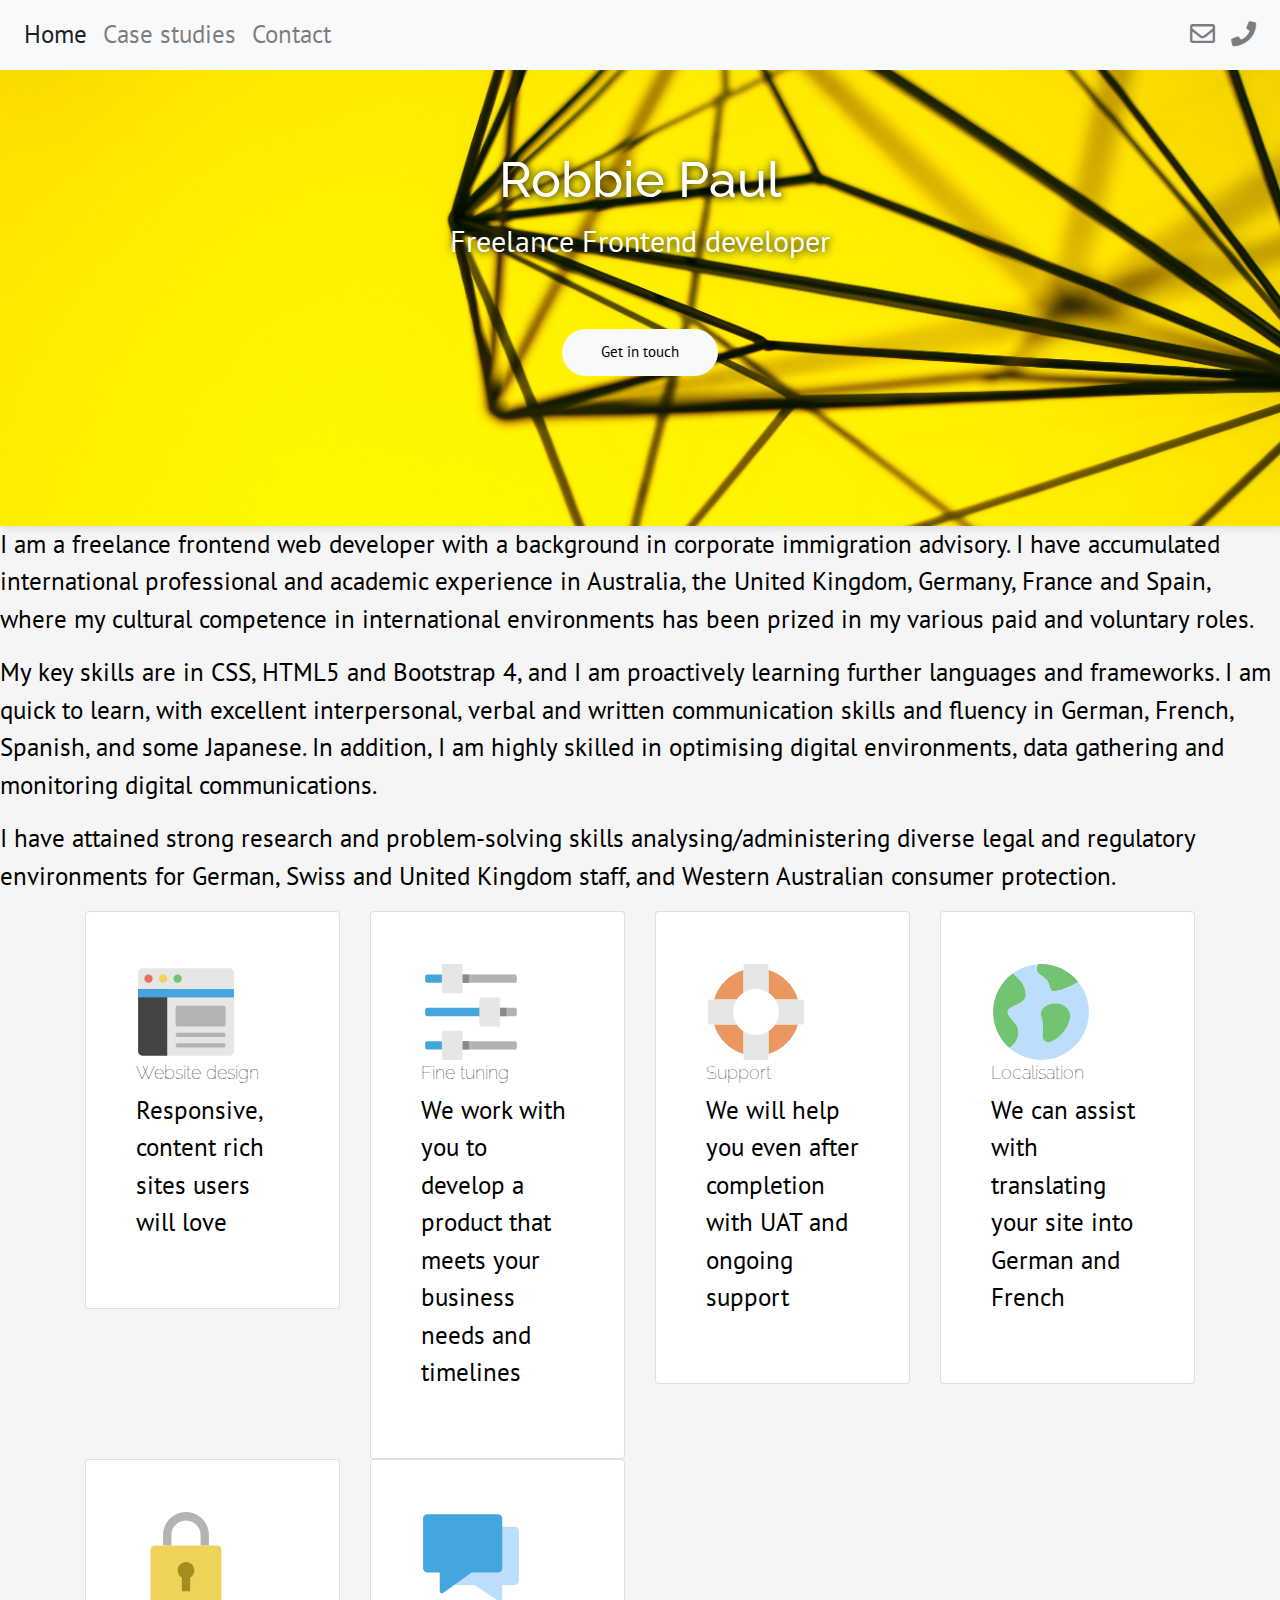
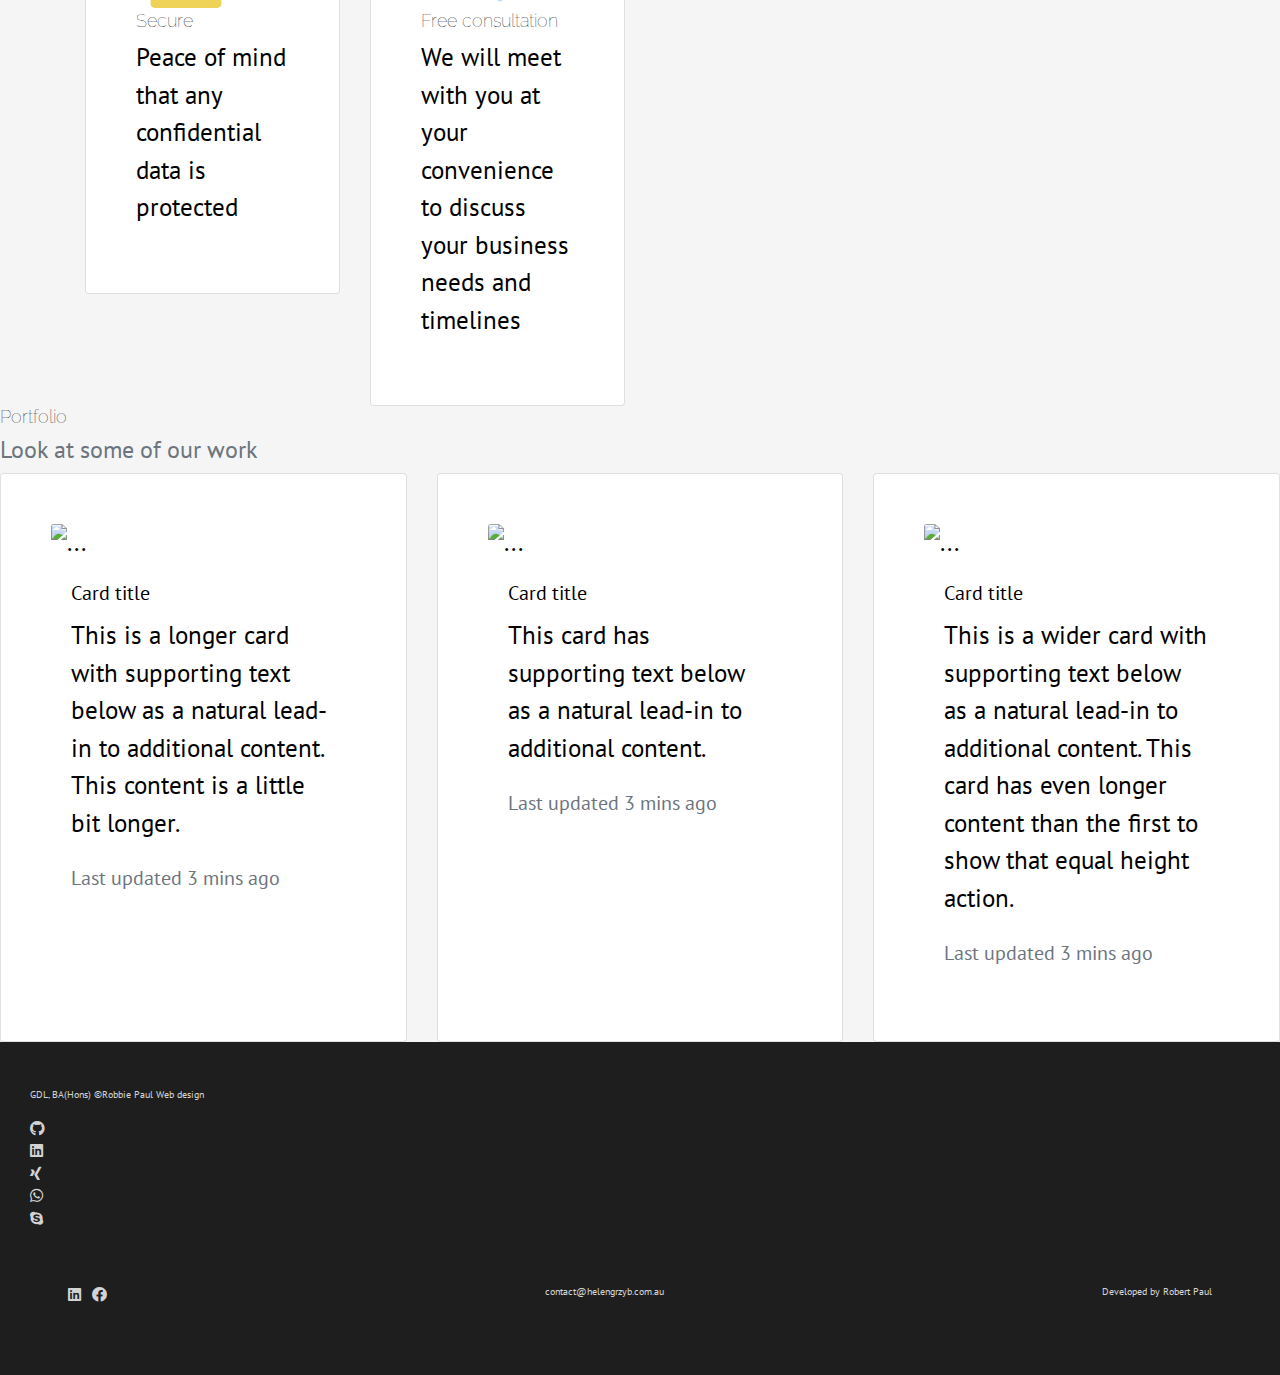
==== index.html @ 98bc1dd5 "deleted files, added new page, inserted navbar, footer elements from other project" ====
<!doctype html>
<html lang="en">
<head>
    <meta name="viewport" content="width=device-width, initial-scale=1, shrink-to-fit=no">
     <title>Robbie Paul</title>
    <meta charset="utf-8">
    <link href="https://fonts.googleapis.com/css?family=PT+Sans:400,700|Raleway:300,400&display=swap" rel="stylesheet">
    <link rel="stylesheet" href="https://stackpath.bootstrapcdn.com/bootstrap/4.4.1/css/bootstrap.min.css" integrity="sha384-Vkoo8x4CGsO3+Hhxv8T/Q5PaXtkKtu6ug5TOeNV6gBiFeWPGFN9MuhOf23Q9Ifjh" crossorigin="anonymous">
    <link rel="stylesheet" type="text/css" href="style.css">
     <link rel="stylesheet" href="https://use.fontawesome.com/releases/v5.5.0/css/all.css">
</head>


<nav class="navbar fixed-top navbar-expand-sm navbar-light bg-light"> 
        <button class="navbar-toggler" type="button" data-toggle="collapse" data-target="#navbarSupportedContent" aria-controls="navbarSupportedContent" aria-expanded="false" aria-label="Toggle navigation">
        <span class="navbar-toggler-icon"></span>
      </button>

      <div class="collapse navbar-collapse" id="navbarSupportedContent">
        <ul class="navbar-nav mr-auto">
          <li class="nav-item active">
            <a class="nav-link" href="index.html">Home <span class="sr-only">(current)</span></a>
          </li>
            <li class="nav-item">
            <a class="nav-link" href="casestudies.html">Case studies</a>
          </li>
          <li class="nav-item">
            <a class="nav-link" href="#">Contact</a>
          </li>
              </ul>
          <ul class="navbar-nav">
            <li class="nav-item"><a class="nav-link" href="mailto:rob@glo.id.au"><i class="far fa-envelope"></i></li></a>
          <li class="nav-item"><a class= "nav-link" href="tel:#"><i class="fas fa-phone"></i></a></li>
        </ul>
     
      </div>
    </nav>

  	<div id="banner">
	    <h1>Robbie Paul</h1>
	    <p>Freelance Frontend developer</p>
	    <a href="#"><button type="button" class="btn btn-light">Get in touch</button></a>
	 </div>

	 	<p>I am a freelance frontend web developer with a background in corporate immigration advisory. I have accumulated international professional and academic experience in Australia, the United Kingdom, Germany, France and Spain, where my cultural competence in international environments has been prized in my various paid and voluntary roles.</p>

		<p>My key skills are in CSS, HTML5 and Bootstrap 4, and I am proactively learning further languages and frameworks. I am quick to learn, with excellent interpersonal, verbal and written communication skills and fluency in German, French, Spanish, and some Japanese. In addition, I am highly skilled in optimising digital environments, data gathering and monitoring digital communications.</p>

		<p>I have attained strong research and problem-solving skills analysing/administering diverse legal and regulatory environments for German, Swiss and United Kingdom staff, and Western Australian consumer protection.</p>

  <div class="container">
    <div class="row">
      <div class="col-xs-12 col-sm-6 col-md-3">
        	 <div class="card">
  		    <img src="images/widget.svg" alt="website icon" width="100">
  		    <h2>Website design</h2>
  		    <p><strong>Responsive, content rich</strong> sites users will love</p>
  		</div>
      </div>
      <div class="col-xs-12 col-sm-6 col-md-3">
         <div class="card">
  		    <img src="images/preferences.svg" alt="speech bubbles" width="100">
  		    <h2>Fine tuning</h2>
  		    <p>We work with you to develop a product that meets your <strong>  business needs and timelines</strong></p>
  		</div>
  	</div>
      <div class="col-xs-12 col-sm-6 col-md-3">
         <div class="card">
  		    <img src="images/support-16.svg" alt="lifesaving icon" width="100">
  		    <h2>Support</h2>
  		    <p>We will help you <strong>even after completion </strong>with UAT and ongoing support</p>
  		</div>
      </div>
      <div class="col-xs-12 col-sm-6 col-md-3">
        <div class="card">
  		    <img src="images/world.svg" alt="earth icon" width="100">
  		    <h2>Localisation</h2>
  		    <p>We can assist with translating your site into<strong> German and French</strong></p>
  	    </div>	
      </div>
      <div class="col-xs-12 col-sm-6 col-md-3">
        <div class="card">
  		    <img src="images/lock.svg" alt="padlock" width="100">
  		    <h2>Secure</h2>
  		    <p>Peace of mind that any confidential data<strong> is protected </strong></p>
  		</div>
      </div>
      <div class="col-xs-12 col-sm-6 col-md-3">
         <div class="card">
  		    <img src="images/chat.svg" alt="speech bubbles" width="100">
  		    <h2>Free consultation</h2>
  		    <p>We will meet with you at your convenience to discuss your <strong>business needs and timelines</strong></p>
  		</div>
      </div>
    </div>
  </div>

  <div>
  	<h2>Portfolio</h2>
  	<h4 class="text-muted">Look at some of our work</h4>
    <div class="card-deck">
      <div class="card">
        <img src="https://source.unsplash.com/random/400x400" class="img-fluid card-img-top" alt="...">
        <div class="card-body">
          <h5 class="card-title">Card title</h5>
          <p class="card-text">This is a longer card with supporting text below as a natural lead-in to additional content. This content is a little bit longer.</p>
          <p class="card-text"><small class="text-muted">Last updated 3 mins ago</small></p>
        </div>
      </div>
      <div class="card">
        <img src="https://source.unsplash.com/random/400x400" class="card-img-top" alt="...">
        <div class="card-body">
          <h5 class="card-title">Card title</h5>
          <p class="card-text">This card has supporting text below as a natural lead-in to additional content.</p>
          <p class="card-text"><small class="text-muted">Last updated 3 mins ago</small></p>
        </div>
      </div>
      <div class="card">
        <img src="https://source.unsplash.com/random/400x400" class="card-img-top" alt="...">
        <div class="card-body">
          <h5 class="card-title">Card title</h5>
          <p class="card-text">This is a wider card with supporting text below as a natural lead-in to additional content. This card has even longer content than the first to show that equal height action.</p>
          <p class="card-text"><small class="text-muted">Last updated 3 mins ago</small></p>
        </div>
      </div>
    </div>
  </body>

<footer>
    <img src="">
    <p>GDL, BA(Hons) 	©Robbie Paul Web design</p>
	<ul class="list-inline">
	  <li><a href="#"><i class="fab fa-github"></i></a></li>
  	  <li><a href="#"><i class="fab fa-linkedin"></i></a></li>
	  <li><a href="#"><i class="fab fa-xing"></i></a></li>
	  <li><a href="#"><i class="fab fa-whatsapp"></i></a></li>
  	  <li><a href="#"><i class="fab fa-skype"></i></a></li>
	</ul>

     <footer>
          <div class="d-flex">
            <div class="mr-auto p-2 bd-highlight">
              <li class="list-inline-item"><a href="https://www.linkedin.com/in/helengrzyb/"><i class="fab fa-linkedin"></i></a></li>
              <li class="list-inline-item"><a href="#/"><i class="fab fa-facebook"></i></a></li>
            </div>
            <div class="p-2 bd-highlight">contact@helengrzyb.com.au</div>
            <div class="ml-auto p-2 bd-highlight">Developed by Robert Paul</div>
          </div>
      </footer>

</footer>
</html>
---- style.css ----
/* Fonts and Colors */

body {
	background: rgb(245,245,245);
	color: black;
	font-size: 25px;
	font-family: 'PT Sans', sans-serif;
	margin: 0;
}

h1 {
	font-family: 'Raleway', sans-serif;
	color: #FF5607;
	font-size: 50px;
}

h2 {
  font-family: 'Raleway', sans-serif;
  color: black;
  font-weight: lighter;
  font-size: 18px;
}

a {
  color: blue;
  text-decoration: none;
}

a:hover {
  text-decoration: none;
  color: green;
}

/* Custom design */

#banner{
  text-align: center;
  background-image: url("images/geometric.jpg");
  background-size: cover;
  padding: 150px;
  color: white;
  text-shadow: 1px 1px 8px black;
  box-shadow: 1px 1px 8px lightgrey
  ;

}
#banner h1 {
  color: white;
  font-size: 50px;
}
#banner p {
  color: white;
  font-size: 30px;
  font-weight: lighter;
}

#banner button {
  border-radius: 31px;
  font-size: 15px;
  color: black;
  padding: 11px 38px;
  margin-top: 50px;
}
#banner button:hover {
  background-color: black;
  color: white;
}

footer{
  padding: 30px;
  background: rgb(30, 30, 30);
  color: lightgrey;
  font-size: 10px;
}
.card {
  padding: 50px;
  font-weight: lighter;
}

footer a {
  color: lightgrey;
  font-size: 15px;
}

footer a:hover {
  color: white;
}

/*Media queries*/
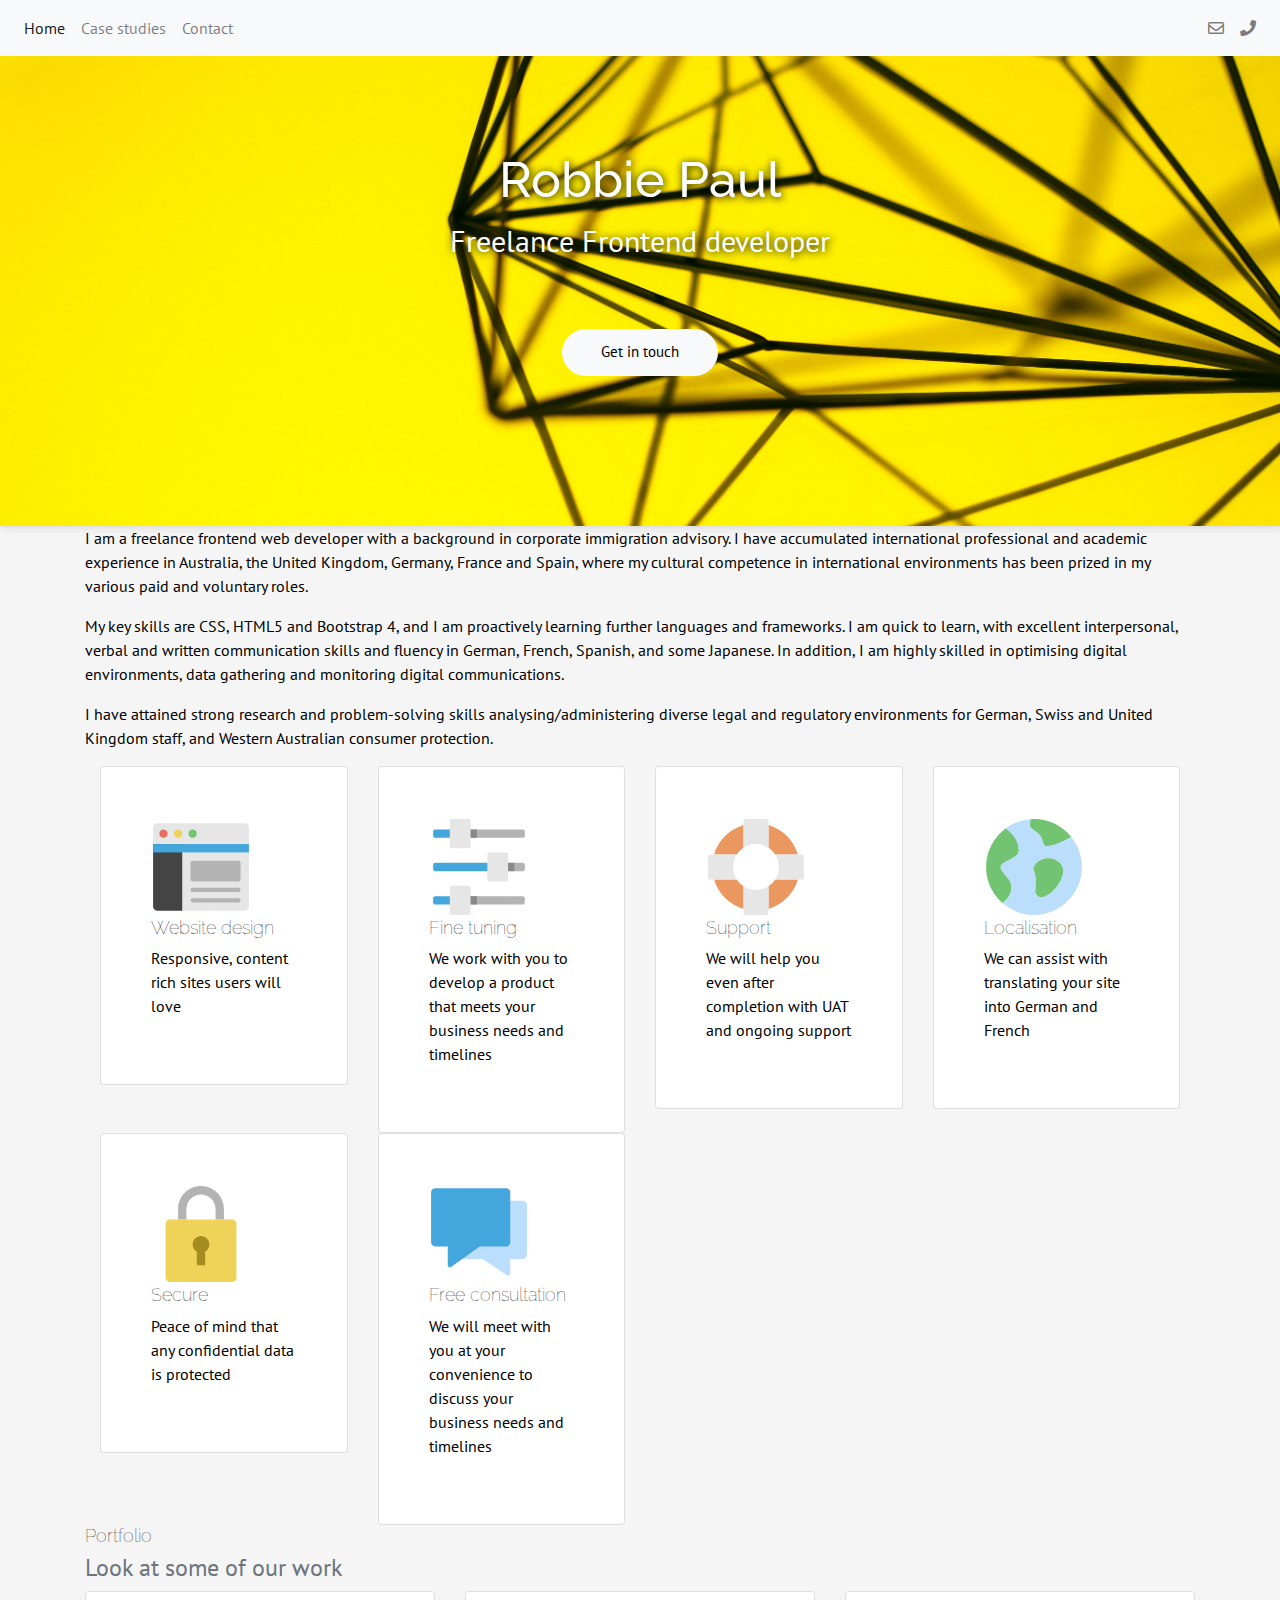
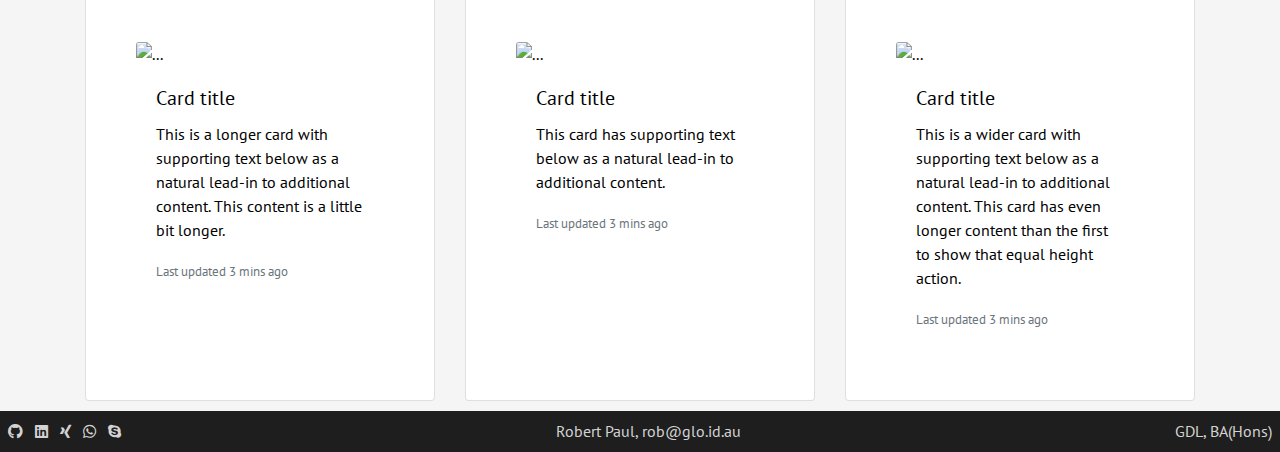
==== commit 32e712e4: "fixed stylesheet link; added placeholder images for portfolio; changed footer icons, amended footer" ====
--- a/index.html
+++ b/index.html
@@ -10,41 +10,42 @@
      <link rel="stylesheet" href="https://use.fontawesome.com/releases/v5.5.0/css/all.css">
 </head>
 
+  <nav class="navbar fixed-top navbar-expand-sm navbar-light bg-light"> 
+          <button class="navbar-toggler" type="button" data-toggle="collapse" data-target="#navbarSupportedContent" aria-controls="navbarSupportedContent" aria-expanded="false" aria-label="Toggle navigation">
+          <span class="navbar-toggler-icon"></span>
+        </button>
 
-<nav class="navbar fixed-top navbar-expand-sm navbar-light bg-light"> 
-        <button class="navbar-toggler" type="button" data-toggle="collapse" data-target="#navbarSupportedContent" aria-controls="navbarSupportedContent" aria-expanded="false" aria-label="Toggle navigation">
-        <span class="navbar-toggler-icon"></span>
-      </button>
+        <div class="collapse navbar-collapse" id="navbarSupportedContent">
+          <ul class="navbar-nav mr-auto">
+            <li class="nav-item active">
+              <a class="nav-link" href="index.html">Home <span class="sr-only">(current)</span></a>
+            </li>
+              <li class="nav-item">
+              <a class="nav-link" href="casestudies.html">Case studies</a>
+            </li>
+            <li class="nav-item">
+              <a class="nav-link" href="#">Contact</a>
+            </li>
+                </ul>
+            <ul class="navbar-nav">
+              <li class="nav-item"><a class="nav-link" href="mailto:rob@glo.id.au"><i class="far fa-envelope"></i></li></a>
+            <li class="nav-item"><a class= "nav-link" href="tel:#"><i class="fas fa-phone"></i></a></li>
+          </ul>
+       
+        </div>
+      </nav>
 
-      <div class="collapse navbar-collapse" id="navbarSupportedContent">
-        <ul class="navbar-nav mr-auto">
-          <li class="nav-item active">
-            <a class="nav-link" href="index.html">Home <span class="sr-only">(current)</span></a>
-          </li>
-            <li class="nav-item">
-            <a class="nav-link" href="casestudies.html">Case studies</a>
-          </li>
-          <li class="nav-item">
-            <a class="nav-link" href="#">Contact</a>
-          </li>
-              </ul>
-          <ul class="navbar-nav">
-            <li class="nav-item"><a class="nav-link" href="mailto:rob@glo.id.au"><i class="far fa-envelope"></i></li></a>
-          <li class="nav-item"><a class= "nav-link" href="tel:#"><i class="fas fa-phone"></i></a></li>
-        </ul>
-     
-      </div>
-    </nav>
+  <div id="banner">
+      <h1>Robbie Paul</h1>
+      <p>Freelance Frontend developer</p>
+      <a href="#"><button type="button" class="btn btn-light">Get in touch</button></a>
+     </div>
 
-  	<div id="banner">
-	    <h1>Robbie Paul</h1>
-	    <p>Freelance Frontend developer</p>
-	    <a href="#"><button type="button" class="btn btn-light">Get in touch</button></a>
-	 </div>
-
+   <div class="container">
+  	
 	 	<p>I am a freelance frontend web developer with a background in corporate immigration advisory. I have accumulated international professional and academic experience in Australia, the United Kingdom, Germany, France and Spain, where my cultural competence in international environments has been prized in my various paid and voluntary roles.</p>
 
-		<p>My key skills are in CSS, HTML5 and Bootstrap 4, and I am proactively learning further languages and frameworks. I am quick to learn, with excellent interpersonal, verbal and written communication skills and fluency in German, French, Spanish, and some Japanese. In addition, I am highly skilled in optimising digital environments, data gathering and monitoring digital communications.</p>
+		<p>My key skills are CSS, HTML5 and Bootstrap 4, and I am proactively learning further languages and frameworks. I am quick to learn, with excellent interpersonal, verbal and written communication skills and fluency in German, French, Spanish, and some Japanese. In addition, I am highly skilled in optimising digital environments, data gathering and monitoring digital communications.</p>
 
 		<p>I have attained strong research and problem-solving skills analysing/administering diverse legal and regulatory environments for German, Swiss and United Kingdom staff, and Western Australian consumer protection.</p>
 
@@ -124,29 +125,26 @@
         </div>
       </div>
     </div>
+  </div>
+
+  <script src="https://code.jquery.com/jquery-3.4.1.slim.min.js" integrity="sha384-J6qa4849blE2+poT4WnyKhv5vZF5SrPo0iEjwBvKU7imGFAV0wwj1yYfoRSJoZ+n" crossorigin="anonymous"></script>
+  <script src="https://cdn.jsdelivr.net/npm/popper.js@1.16.0/dist/umd/popper.min.js" integrity="sha384-Q6E9RHvbIyZFJoft+2mJbHaEWldlvI9IOYy5n3zV9zzTtmI3UksdQRVvoxMfooAo" crossorigin="anonymous"></script>
+  <script src="https://stackpath.bootstrapcdn.com/bootstrap/4.4.1/js/bootstrap.min.js" integrity="sha384-wfSDF2E50Y2D1uUdj0O3uMBJnjuUD4Ih7YwaYd1iqfktj0Uod8GCExl3Og8ifwB6" crossorigin="anonymous"></script>
+
   </body>
 
+</div>
 <footer>
-    <img src="">
-    <p>GDL, BA(Hons) 	©Robbie Paul Web design</p>
-	<ul class="list-inline">
-	  <li><a href="#"><i class="fab fa-github"></i></a></li>
-  	  <li><a href="#"><i class="fab fa-linkedin"></i></a></li>
-	  <li><a href="#"><i class="fab fa-xing"></i></a></li>
-	  <li><a href="#"><i class="fab fa-whatsapp"></i></a></li>
-  	  <li><a href="#"><i class="fab fa-skype"></i></a></li>
-	</ul>
-
-     <footer>
-          <div class="d-flex">
-            <div class="mr-auto p-2 bd-highlight">
-              <li class="list-inline-item"><a href="https://www.linkedin.com/in/helengrzyb/"><i class="fab fa-linkedin"></i></a></li>
-              <li class="list-inline-item"><a href="#/"><i class="fab fa-facebook"></i></a></li>
-            </div>
-            <div class="p-2 bd-highlight">contact@helengrzyb.com.au</div>
-            <div class="ml-auto p-2 bd-highlight">Developed by Robert Paul</div>
-          </div>
-      </footer>
-
+      <div class="d-flex">
+        <div class="mr-auto p-2 bd-highlight">
+          <li class="list-inline-item"><a href="#"><i class="fab fa-github"></i></a></li>
+          <li class="list-inline-item"><a href="#/"><i class="fab fa-linkedin"></i></a></li>
+          <li class="list-inline-item"><a href="#"><i class="fab fa-xing"></i></a></li> 
+         <li class="list-inline-item"><a href="#"><i class="fab fa-whatsapp"></i></a></li> 
+          <li class="list-inline-item"><a href="#"><i class="fab fa-skype"></i></a></li> 
+        </div>
+        <div class="p-2 bd-highlight">Robert Paul, rob@glo.id.au</div>
+        <div class="ml-auto p-2 bd-highlight">GDL, BA(Hons)</div>
+      </div>
 </footer>
 </html>			--- a/style.css
+++ b/style.css
@@ -4,7 +4,6 @@
 body {
 	background: rgb(245,245,245);
 	color: black;
-	font-size: 25px;
 	font-family: 'PT Sans', sans-serif;
 	margin: 0;
 }
@@ -67,11 +66,10 @@
   color: white;
 }
 
-footer{
-  padding: 30px;
+footer {
+  margin-top: 10px;
   background: rgb(30, 30, 30);
   color: lightgrey;
-  font-size: 10px;
 }
 .card {
   padding: 50px;
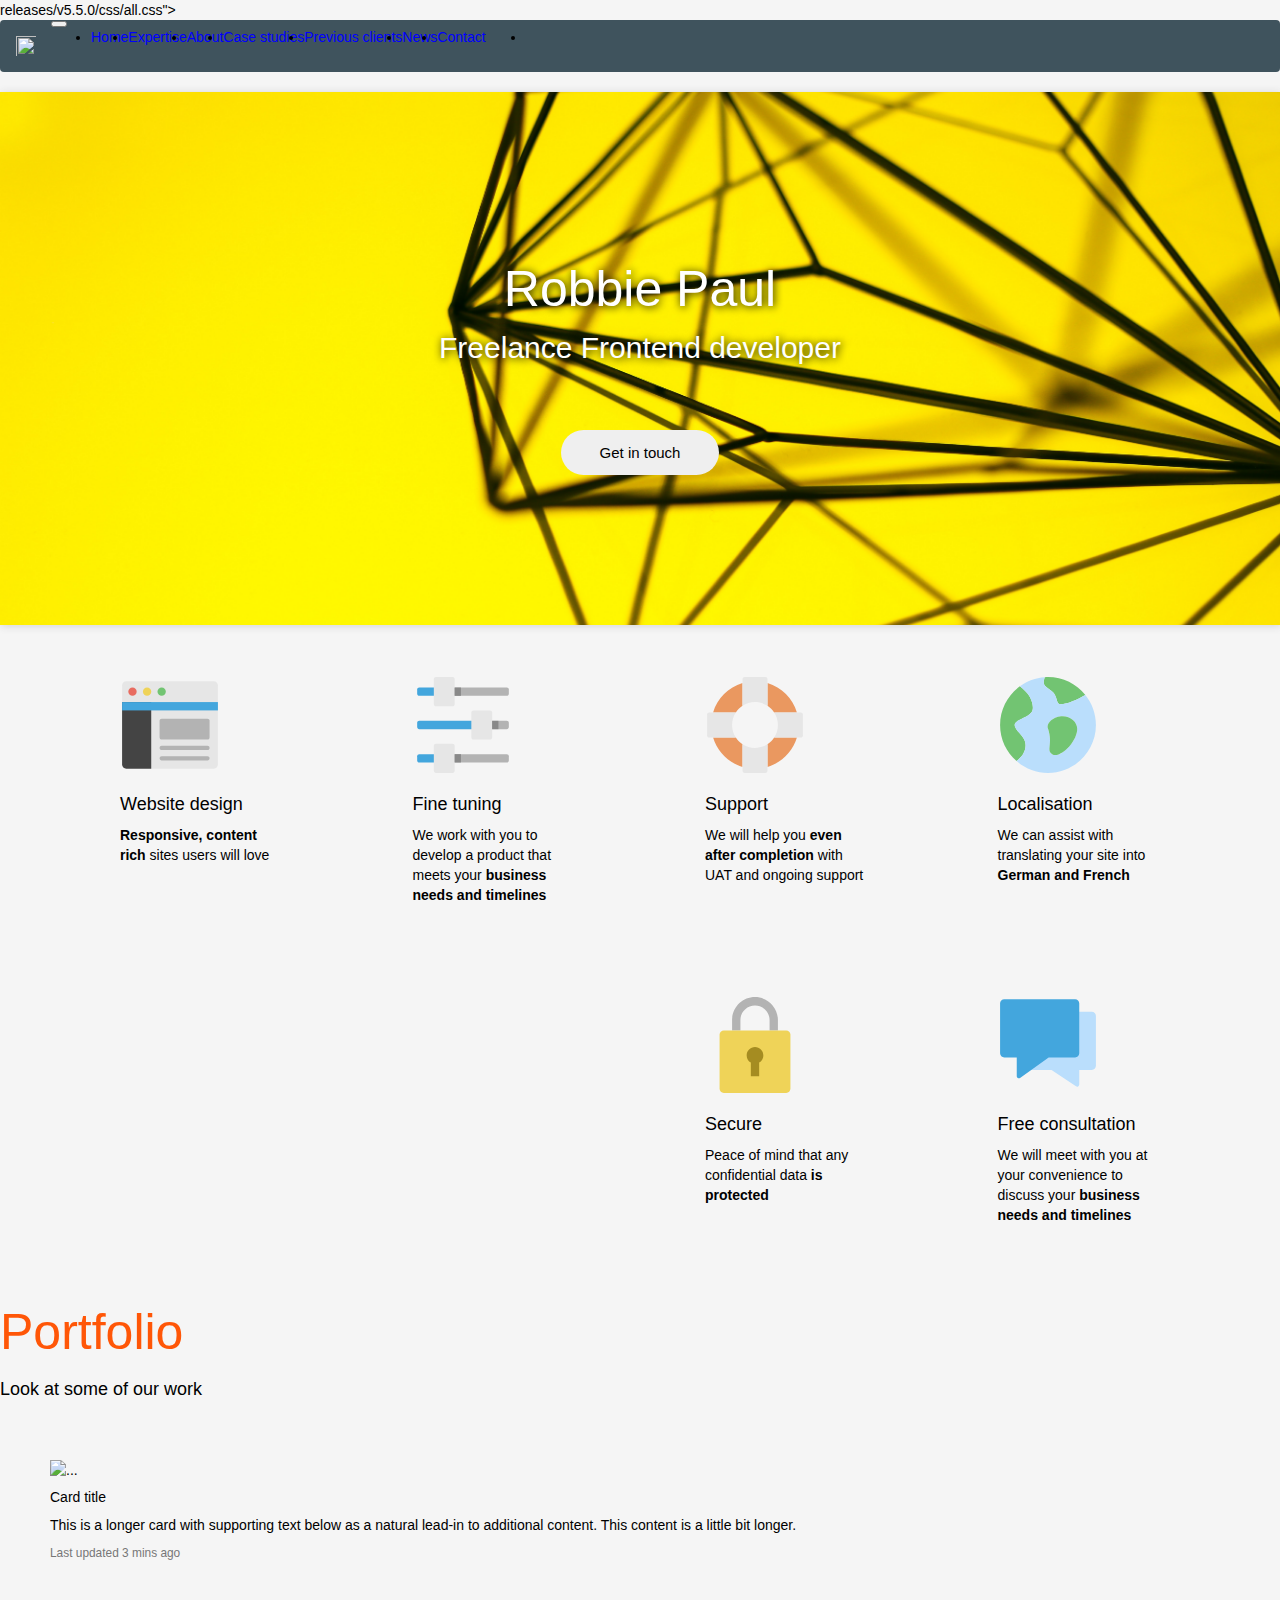
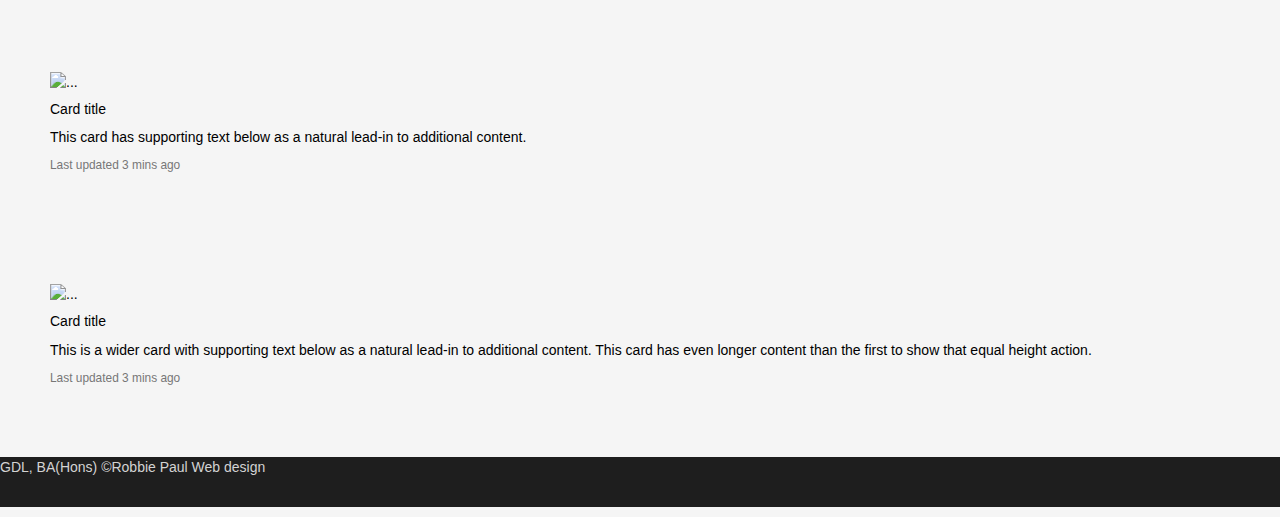
==== commit 5704c099: "Added navbar from other website and Bootstrap JavaScript plugins added at end of body" ====
--- a/index.html
+++ b/index.html
@@ -1,150 +1,157 @@
-<!doctype html>
-<html lang="en">
-<head>
-    <meta name="viewport" content="width=device-width, initial-scale=1, shrink-to-fit=no">
-     <title>Robbie Paul</title>
+<html>
+  <head>
     <meta charset="utf-8">
-    <link href="https://fonts.googleapis.com/css?family=PT+Sans:400,700|Raleway:300,400&display=swap" rel="stylesheet">
-    <link rel="stylesheet" href="https://stackpath.bootstrapcdn.com/bootstrap/4.4.1/css/bootstrap.min.css" integrity="sha384-Vkoo8x4CGsO3+Hhxv8T/Q5PaXtkKtu6ug5TOeNV6gBiFeWPGFN9MuhOf23Q9Ifjh" crossorigin="anonymous">
-    <link rel="stylesheet" type="text/css" href="style.css">
-     <link rel="stylesheet" href="https://use.fontawesome.com/releases/v5.5.0/css/all.css">
-</head>
+      <meta http-equiv="X-UA-Compatible" content="IE=edge">
+	  <meta name="viewport" content="width=device-width, initial-scale=1">
+	  <link rel="stylesheet" href="https://maxcdn.bootstrapcdn.com/bootstrap/3.3.7/css/bootstrap.min.css" integrity="sha384-BVYiiSIFeK1dGmJRAkycuHAHRg32OmUcww7on3RYdg4Va+PmSTsz/K68vbdEjh4u" crossorigin="anonymous">
+     <link rel="stylesheet" href="https://use.fontawesome.com/    <link href="https://fonts.googleapis.com/css?family=PT+Sans:400,700|Raleway:300,400&display=swap" rel="stylesheet">
+releases/v5.5.0/css/all.css">
+    <link rel="stylesheet" href="style.css">
+     
+    <title>Robbie Paul</title>
+  </head>
+  <body>
 
-  <nav class="navbar fixed-top navbar-expand-sm navbar-light bg-light"> 
-          <button class="navbar-toggler" type="button" data-toggle="collapse" data-target="#navbarSupportedContent" aria-controls="navbarSupportedContent" aria-expanded="false" aria-label="Toggle navigation">
-          <span class="navbar-toggler-icon"></span>
-        </button>
+  <!-- Navigation -->
+    <nav class="navbar sticky-top navbar-expand-sm navbar-dark" style= "background-color: #3f535d;"> 
+      <img class="navbar-brand w-25 p-3" src="logo.png">
+        <button class="navbar-toggler" type="button" data-toggle="collapse" data-target="#navbarSupportedContent" aria-controls="navbarSupportedContent" aria-expanded="false" aria-label="Toggle navigation">
+        <span class="navbar-toggler-icon"></span>
+      </button>
 
-        <div class="collapse navbar-collapse" id="navbarSupportedContent">
-          <ul class="navbar-nav mr-auto">
-            <li class="nav-item active">
-              <a class="nav-link" href="index.html">Home <span class="sr-only">(current)</span></a>
-            </li>
-              <li class="nav-item">
-              <a class="nav-link" href="casestudies.html">Case studies</a>
-            </li>
+      <div class="collapse navbar-collapse" id="navbarSupportedContent">
+        <ul class="navbar-nav mr-auto">
+          <li class="nav-item active">
+            <a class="nav-link" href="index.html">Home <span class="sr-only">(current)</span></a>
+          </li>
+           <li class="nav-item">
+            <a class="nav-link" href="expertise.html">Expertise</a>
+          </li>
+          <li class="nav-item">
+            <a class="nav-link" href="about.html">About</a>
+          </li>
             <li class="nav-item">
-              <a class="nav-link" href="#">Contact</a>
-            </li>
-                </ul>
-            <ul class="navbar-nav">
-              <li class="nav-item"><a class="nav-link" href="mailto:rob@glo.id.au"><i class="far fa-envelope"></i></li></a>
-            <li class="nav-item"><a class= "nav-link" href="tel:#"><i class="fas fa-phone"></i></a></li>
-          </ul>
-       
-        </div>
-      </nav>
+            <a class="nav-link" href="case-studies.html">Case studies</a>
+          </li>
+          <li class="nav-item">
+            <a class="nav-link" href="previous-clients.html">Previous clients</a>
+          </li>
+          <li class="nav-item">
+            <a class="nav-link" href="index.html#news">News</a>
+          </li>
+          <li class="nav-item">
+            <a class="nav-link" href="contact.html ">Contact</a>
+          </li>
+              </ul>
+          <ul class="navbar-nav">
+          <li class="nav-item"><a class= "nav-link" href="tel:0411722613‬"><i class="fas fa-phone"></i></a></li>
+        </ul> 
+      </div>
+    </nav>
+  <!-- /Navigation -->
 
-  <div id="banner">
-      <h1>Robbie Paul</h1>
-      <p>Freelance Frontend developer</p>
-      <a href="#"><button type="button" class="btn btn-light">Get in touch</button></a>
-     </div>
 
-   <div class="container">
-  	
-	 	<p>I am a freelance frontend web developer with a background in corporate immigration advisory. I have accumulated international professional and academic experience in Australia, the United Kingdom, Germany, France and Spain, where my cultural competence in international environments has been prized in my various paid and voluntary roles.</p>
 
-		<p>My key skills are CSS, HTML5 and Bootstrap 4, and I am proactively learning further languages and frameworks. I am quick to learn, with excellent interpersonal, verbal and written communication skills and fluency in German, French, Spanish, and some Japanese. In addition, I am highly skilled in optimising digital environments, data gathering and monitoring digital communications.</p>
+  	<div id="banner">
+	    <h1>Robbie Paul</h1>
+	    <p>Freelance Frontend developer</p>
+	    <a href="#"><button type="button" class="btn btn-light">Get in touch</button></a>
+	 </div>
 
-		<p>I have attained strong research and problem-solving skills analysing/administering diverse legal and regulatory environments for German, Swiss and United Kingdom staff, and Western Australian consumer protection.</p>
-
-  <div class="container">
-    <div class="row">
-      <div class="col-xs-12 col-sm-6 col-md-3">
-        	 <div class="card">
-  		    <img src="images/widget.svg" alt="website icon" width="100">
-  		    <h2>Website design</h2>
-  		    <p><strong>Responsive, content rich</strong> sites users will love</p>
-  		</div>
-      </div>
-      <div class="col-xs-12 col-sm-6 col-md-3">
-         <div class="card">
-  		    <img src="images/preferences.svg" alt="speech bubbles" width="100">
-  		    <h2>Fine tuning</h2>
-  		    <p>We work with you to develop a product that meets your <strong>  business needs and timelines</strong></p>
-  		</div>
-  	</div>
-      <div class="col-xs-12 col-sm-6 col-md-3">
-         <div class="card">
-  		    <img src="images/support-16.svg" alt="lifesaving icon" width="100">
-  		    <h2>Support</h2>
-  		    <p>We will help you <strong>even after completion </strong>with UAT and ongoing support</p>
-  		</div>
-      </div>
-      <div class="col-xs-12 col-sm-6 col-md-3">
-        <div class="card">
-  		    <img src="images/world.svg" alt="earth icon" width="100">
-  		    <h2>Localisation</h2>
-  		    <p>We can assist with translating your site into<strong> German and French</strong></p>
-  	    </div>	
-      </div>
-      <div class="col-xs-12 col-sm-6 col-md-3">
-        <div class="card">
-  		    <img src="images/lock.svg" alt="padlock" width="100">
-  		    <h2>Secure</h2>
-  		    <p>Peace of mind that any confidential data<strong> is protected </strong></p>
-  		</div>
-      </div>
-      <div class="col-xs-12 col-sm-6 col-md-3">
-         <div class="card">
-  		    <img src="images/chat.svg" alt="speech bubbles" width="100">
-  		    <h2>Free consultation</h2>
-  		    <p>We will meet with you at your convenience to discuss your <strong>business needs and timelines</strong></p>
-  		</div>
-      </div>
+<div class="container">
+  <div class="row">
+    <div class="col-xs-12 col-sm-6 col-md-3">
+      	 <div class="card">
+		    <img src="images/widget.svg" alt="website icon" width="100">
+		    <h2>Website design</h2>
+		    <p><strong>Responsive, content rich</strong> sites users will love</p>
+		</div>
+    </div>
+    <div class="col-xs-12 col-sm-6 col-md-3">
+       <div class="card">
+		    <img src="images/preferences.svg" alt="speech bubbles" width="100">
+		    <h2>Fine tuning</h2>
+		    <p>We work with you to develop a product that meets your <strong>  business needs and timelines</strong></p>
+		</div>
+	</div>
+    <div class="col-xs-12 col-sm-6 col-md-3">
+       <div class="card">
+		    <img src="images/support-16.svg" alt="lifesaving icon" width="100">
+		    <h2>Support</h2>
+		    <p>We will help you <strong>even after completion </strong>with UAT and ongoing support</p>
+		</div>
+    </div>
+    <div class="col-xs-12 col-sm-6 col-md-3">
+      <div class="card">
+		    <img src="images/world.svg" alt="earth icon" width="100">
+		    <h2>Localisation</h2>
+		    <p>We can assist with translating your site into<strong> German and French</strong></p>
+	    </div>	
+    </div>
+    <div class="col-xs-12 col-sm-6 col-md-3">
+      <div class="card">
+		    <img src="images/lock.svg" alt="padlock" width="100">
+		    <h2>Secure</h2>
+		    <p>Peace of mind that any confidential data<strong> is protected </strong></p>
+		</div>
+    </div>
+    <div class="col-xs-12 col-sm-6 col-md-3">
+       <div class="card">
+		    <img src="images/chat.svg" alt="speech bubbles" width="100">
+		    <h2>Free consultation</h2>
+		    <p>We will meet with you at your convenience to discuss your <strong>business needs and timelines</strong></p>
+		</div>
     </div>
   </div>
+</div>
 
-  <div>
-  	<h2>Portfolio</h2>
-  	<h4 class="text-muted">Look at some of our work</h4>
-    <div class="card-deck">
-      <div class="card">
-        <img src="https://source.unsplash.com/random/400x400" class="img-fluid card-img-top" alt="...">
-        <div class="card-body">
-          <h5 class="card-title">Card title</h5>
-          <p class="card-text">This is a longer card with supporting text below as a natural lead-in to additional content. This content is a little bit longer.</p>
-          <p class="card-text"><small class="text-muted">Last updated 3 mins ago</small></p>
-        </div>
-      </div>
-      <div class="card">
-        <img src="https://source.unsplash.com/random/400x400" class="card-img-top" alt="...">
-        <div class="card-body">
-          <h5 class="card-title">Card title</h5>
-          <p class="card-text">This card has supporting text below as a natural lead-in to additional content.</p>
-          <p class="card-text"><small class="text-muted">Last updated 3 mins ago</small></p>
-        </div>
-      </div>
-      <div class="card">
-        <img src="https://source.unsplash.com/random/400x400" class="card-img-top" alt="...">
-        <div class="card-body">
-          <h5 class="card-title">Card title</h5>
-          <p class="card-text">This is a wider card with supporting text below as a natural lead-in to additional content. This card has even longer content than the first to show that equal height action.</p>
-          <p class="card-text"><small class="text-muted">Last updated 3 mins ago</small></p>
-        </div>
-      </div>
+<div>
+	<h1>Portfolio</h1>
+	<h2>Look at some of our work</h2>
+<div class="card-deck">
+  <div class="card">
+    <img src="..." class="card-img-top" alt="...">
+    <div class="card-body">
+      <h5 class="card-title">Card title</h5>
+      <p class="card-text">This is a longer card with supporting text below as a natural lead-in to additional content. This content is a little bit longer.</p>
+      <p class="card-text"><small class="text-muted">Last updated 3 mins ago</small></p>
     </div>
   </div>
+  <div class="card">
+    <img src="..." class="card-img-top" alt="...">
+    <div class="card-body">
+      <h5 class="card-title">Card title</h5>
+      <p class="card-text">This card has supporting text below as a natural lead-in to additional content.</p>
+      <p class="card-text"><small class="text-muted">Last updated 3 mins ago</small></p>
+    </div>
+  </div>
+  <div class="card">
+    <img src="..." class="card-img-top" alt="...">
+    <div class="card-body">
+      <h5 class="card-title">Card title</h5>
+      <p class="card-text">This is a wider card with supporting text below as a natural lead-in to additional content. This card has even longer content than the first to show that equal height action.</p>
+      <p class="card-text"><small class="text-muted">Last updated 3 mins ago</small></p>
+    </div>
+  </div>
+</div>
+</div>
+    <script src="https://code.jquery.com/jquery-3.4.1.slim.min.js" integrity="sha384-J6qa4849blE2+poT4WnyKhv5vZF5SrPo0iEjwBvKU7imGFAV0wwj1yYfoRSJoZ+n" crossorigin="anonymous"></script>
+    <script src="https://cdn.jsdelivr.net/npm/popper.js@1.16.0/dist/umd/popper.min.js" integrity="sha384-Q6E9RHvbIyZFJoft+2mJbHaEWldlvI9IOYy5n3zV9zzTtmI3UksdQRVvoxMfooAo" crossorigin="anonymous"></script>
+    <script src="https://stackpath.bootstrapcdn.com/bootstrap/4.4.1/js/bootstrap.min.js" integrity="sha384-wfSDF2E50Y2D1uUdj0O3uMBJnjuUD4Ih7YwaYd1iqfktj0Uod8GCExl3Og8ifwB6" crossorigin="anonymous"></script>
 
-  <script src="https://code.jquery.com/jquery-3.4.1.slim.min.js" integrity="sha384-J6qa4849blE2+poT4WnyKhv5vZF5SrPo0iEjwBvKU7imGFAV0wwj1yYfoRSJoZ+n" crossorigin="anonymous"></script>
-  <script src="https://cdn.jsdelivr.net/npm/popper.js@1.16.0/dist/umd/popper.min.js" integrity="sha384-Q6E9RHvbIyZFJoft+2mJbHaEWldlvI9IOYy5n3zV9zzTtmI3UksdQRVvoxMfooAo" crossorigin="anonymous"></script>
-  <script src="https://stackpath.bootstrapcdn.com/bootstrap/4.4.1/js/bootstrap.min.js" integrity="sha384-wfSDF2E50Y2D1uUdj0O3uMBJnjuUD4Ih7YwaYd1iqfktj0Uod8GCExl3Og8ifwB6" crossorigin="anonymous"></script>
 
   </body>
+<footer>
+    <img src="">
+    <p>GDL, BA(Hons) 	©Robbie Paul Web design</p>
+	<ul class="list-inline">
+	  <li><a href="#"><i class="fab fa-github"></i></a></li>
+  	  <li><a href="#"><i class="fab fa-linkedin"></i></a></li>
+	  <li><a href="#"><i class="fab fa-xing"></i></a></li>
+	  <li><a href="#"><i class="fab fa-whatsapp"></i></a></li>
+  	  <li><a href="#"><i class="fab fa-skype"></i></a></li>
 
-</div>
-<footer>
-      <div class="d-flex">
-        <div class="mr-auto p-2 bd-highlight">
-          <li class="list-inline-item"><a href="#"><i class="fab fa-github"></i></a></li>
-          <li class="list-inline-item"><a href="#/"><i class="fab fa-linkedin"></i></a></li>
-          <li class="list-inline-item"><a href="#"><i class="fab fa-xing"></i></a></li> 
-         <li class="list-inline-item"><a href="#"><i class="fab fa-whatsapp"></i></a></li> 
-          <li class="list-inline-item"><a href="#"><i class="fab fa-skype"></i></a></li> 
-        </div>
-        <div class="p-2 bd-highlight">Robert Paul, rob@glo.id.au</div>
-        <div class="ml-auto p-2 bd-highlight">GDL, BA(Hons)</div>
-      </div>
+
+	</ul>
 </footer>
 </html>			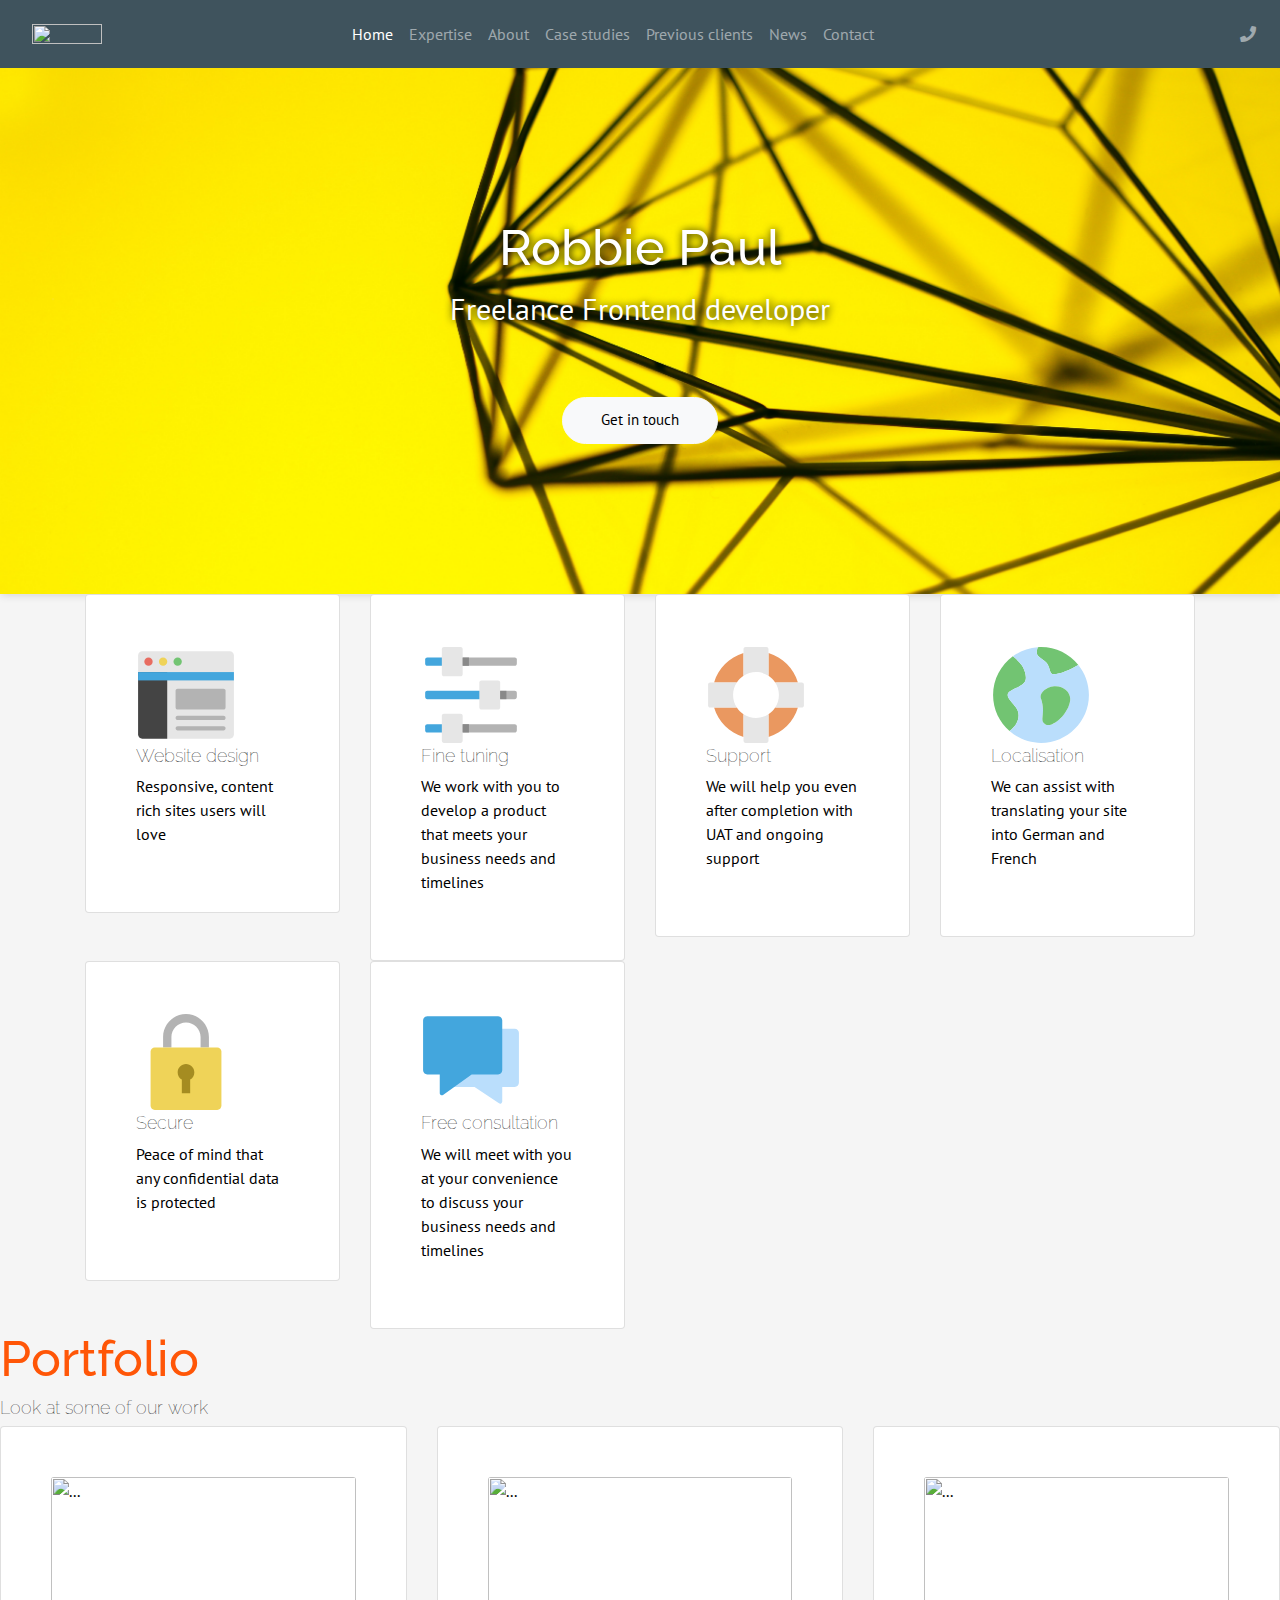
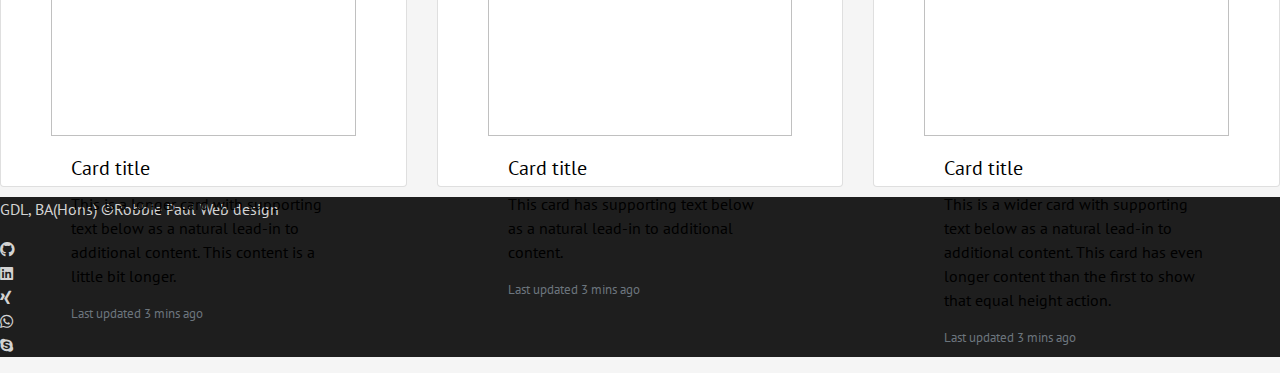
==== commit 14b69d69: "Added more navigation bar code and metadata for head" ====
--- a/index.html
+++ b/index.html
@@ -3,16 +3,23 @@
     <meta charset="utf-8">
       <meta http-equiv="X-UA-Compatible" content="IE=edge">
 	  <meta name="viewport" content="width=device-width, initial-scale=1">
-	  <link rel="stylesheet" href="https://maxcdn.bootstrapcdn.com/bootstrap/3.3.7/css/bootstrap.min.css" integrity="sha384-BVYiiSIFeK1dGmJRAkycuHAHRg32OmUcww7on3RYdg4Va+PmSTsz/K68vbdEjh4u" crossorigin="anonymous">
-     <link rel="stylesheet" href="https://use.fontawesome.com/    <link href="https://fonts.googleapis.com/css?family=PT+Sans:400,700|Raleway:300,400&display=swap" rel="stylesheet">
-releases/v5.5.0/css/all.css">
+    <link rel="stylesheet" href="https://stackpath.bootstrapcdn.com/bootstrap/4.4.1/css/bootstrap.min.css" integrity="sha384-Vkoo8x4CGsO3+Hhxv8T/Q5PaXtkKtu6ug5TOeNV6gBiFeWPGFN9MuhOf23Q9Ifjh" crossorigin="anonymous">	  
+    <link href="https://fonts.googleapis.com/css?family=PT+Sans:400,700|Raleway:300,400&display=swap" rel="stylesheet">
+     <link rel="stylesheet" href="https://use.fontawesome.com/releases/v5.5.0/css/all.css">
     <link rel="stylesheet" href="style.css">
-     
+
+   <!-- Rich preview -->
+    <meta name="description" content="Robbie Paul is a freelance, self-taught Frontend web developer." />
     <title>Robbie Paul</title>
+    <meta property="og:title" content="Helen Grzyb & Associates" />
+    <meta property="og:description" content="Also want these pretty website previews?" />
+    <meta property=”og:url” content="http://robbiepaul.com.au/" />
+    <meta property="og:image" content="http://robbiepaul.com.au/logo.png" />
+
+
   </head>
   <body>
-
-  <!-- Navigation -->
+    <!-- Navigation -->
     <nav class="navbar sticky-top navbar-expand-sm navbar-dark" style= "background-color: #3f535d;"> 
       <img class="navbar-brand w-25 p-3" src="logo.png">
         <button class="navbar-toggler" type="button" data-toggle="collapse" data-target="#navbarSupportedContent" aria-controls="navbarSupportedContent" aria-expanded="false" aria-label="Toggle navigation">
@@ -49,8 +56,6 @@
       </div>
     </nav>
   <!-- /Navigation -->
-
-
 
   	<div id="banner">
 	    <h1>Robbie Paul</h1>
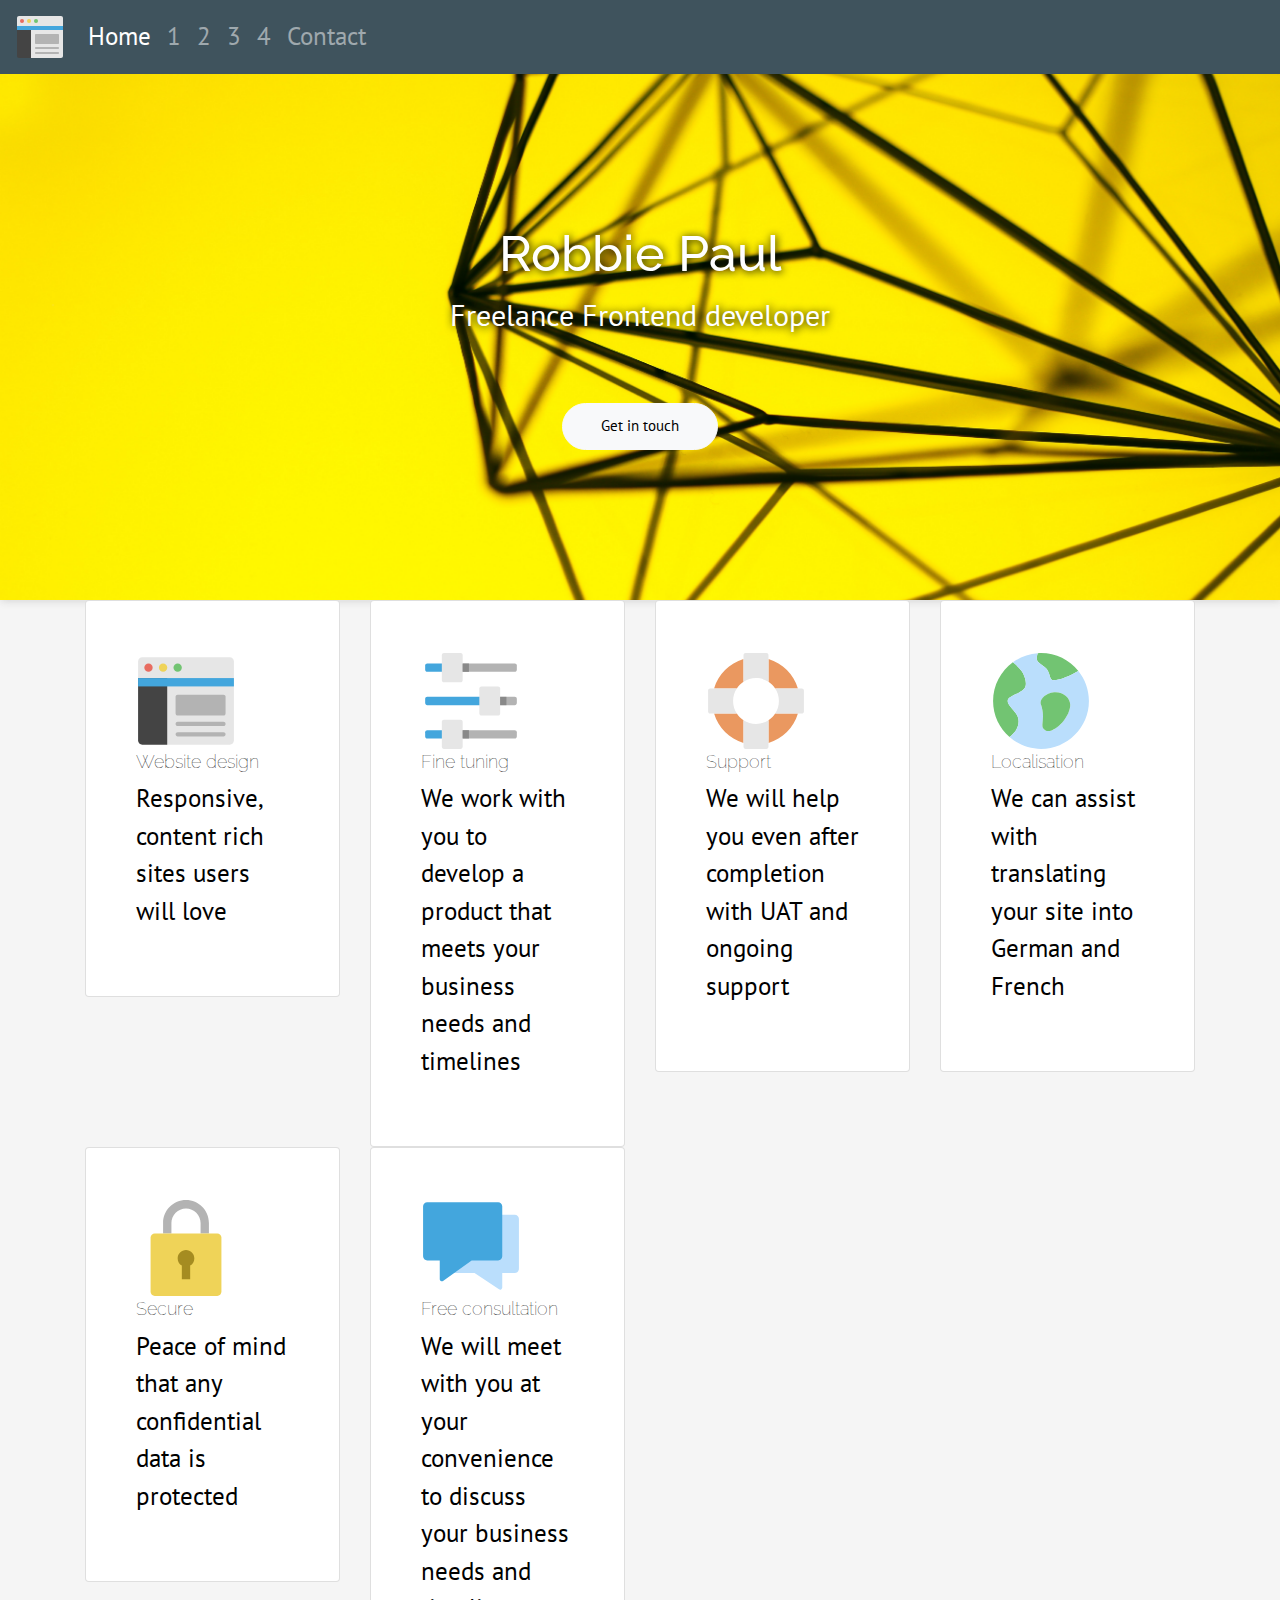
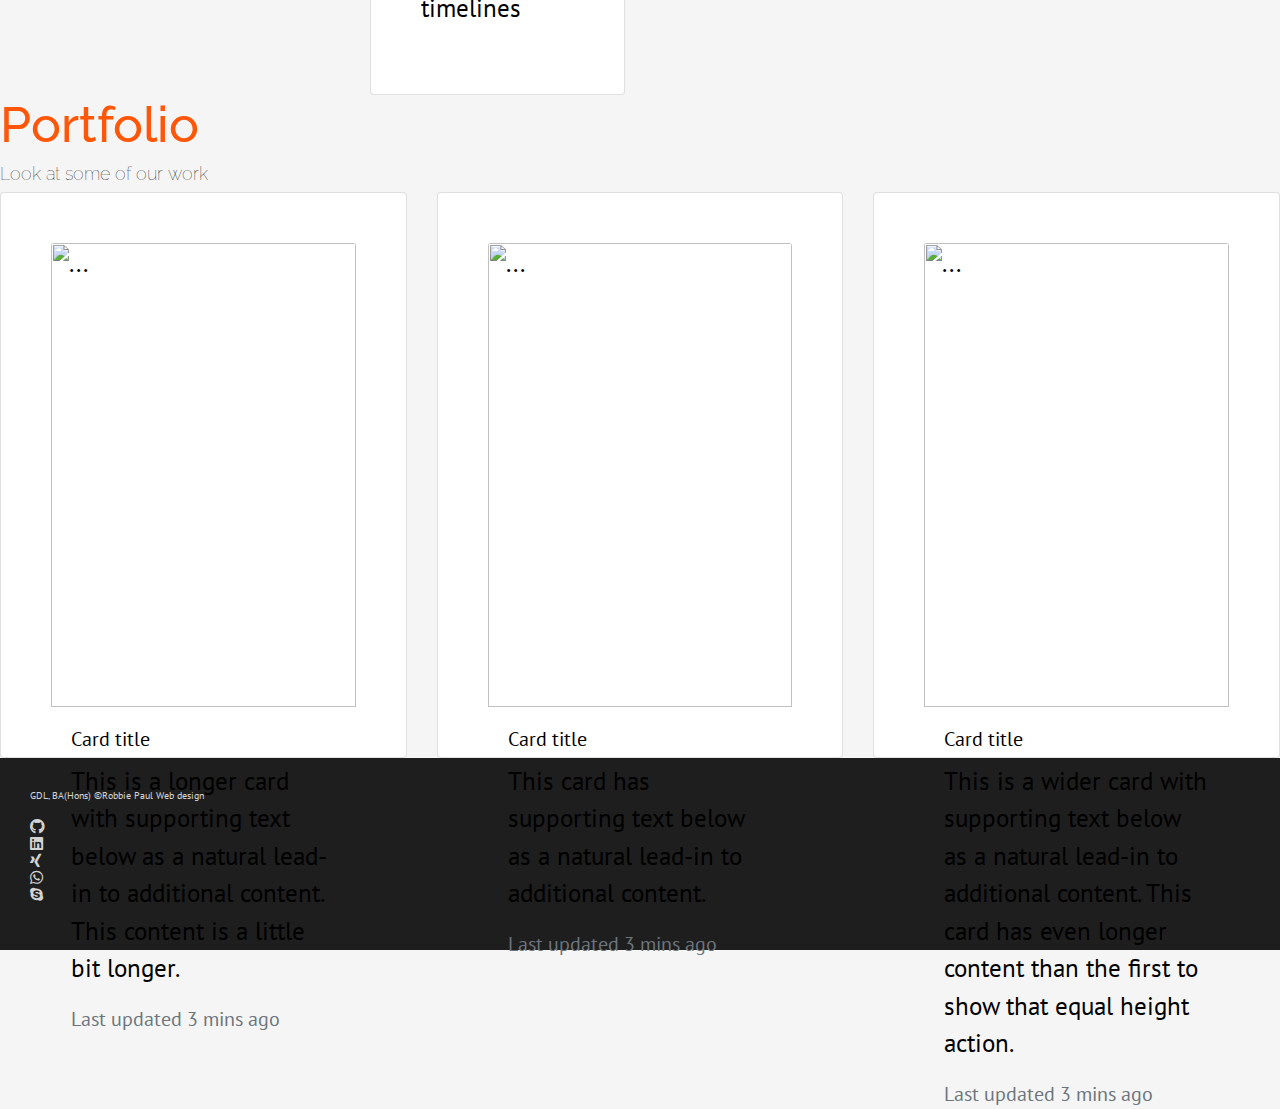
==== commit 6944e5b5: "Amended navbar to remove phone icon; navbar-brand sizing classes removed" ====
--- a/index.html
+++ b/index.html
@@ -16,12 +16,11 @@
     <meta property=”og:url” content="http://robbiepaul.com.au/" />
     <meta property="og:image" content="http://robbiepaul.com.au/logo.png" />
 
-
   </head>
   <body>
     <!-- Navigation -->
     <nav class="navbar sticky-top navbar-expand-sm navbar-dark" style= "background-color: #3f535d;"> 
-      <img class="navbar-brand w-25 p-3" src="logo.png">
+      <img class="navbar-brand" src="images/widget.svg">
         <button class="navbar-toggler" type="button" data-toggle="collapse" data-target="#navbarSupportedContent" aria-controls="navbarSupportedContent" aria-expanded="false" aria-label="Toggle navigation">
         <span class="navbar-toggler-icon"></span>
       </button>
@@ -32,27 +31,21 @@
             <a class="nav-link" href="index.html">Home <span class="sr-only">(current)</span></a>
           </li>
            <li class="nav-item">
-            <a class="nav-link" href="expertise.html">Expertise</a>
+            <a class="nav-link" href="#">1</a>
           </li>
           <li class="nav-item">
-            <a class="nav-link" href="about.html">About</a>
+            <a class="nav-link" href="#">2</a>
           </li>
             <li class="nav-item">
-            <a class="nav-link" href="case-studies.html">Case studies</a>
+            <a class="nav-link" href="#">3</a>
           </li>
           <li class="nav-item">
-            <a class="nav-link" href="previous-clients.html">Previous clients</a>
+            <a class="nav-link" href="#">4</a>
           </li>
           <li class="nav-item">
-            <a class="nav-link" href="index.html#news">News</a>
+            <a class="nav-link" href="index.html#contact.html ">Contact</a>
           </li>
-          <li class="nav-item">
-            <a class="nav-link" href="contact.html ">Contact</a>
-          </li>
-              </ul>
-          <ul class="navbar-nav">
-          <li class="nav-item"><a class= "nav-link" href="tel:0411722613‬"><i class="fas fa-phone"></i></a></li>
-        </ul> 
+        </ul>
       </div>
     </nav>
   <!-- /Navigation -->
--- a/style.css
+++ b/style.css
@@ -4,6 +4,7 @@
 body {
 	background: rgb(245,245,245);
 	color: black;
+	font-size: 25px;
 	font-family: 'PT Sans', sans-serif;
 	margin: 0;
 }
@@ -31,7 +32,7 @@
   color: green;
 }
 
-/* Custom design */
+/* BANNER STYLES */
 
 #banner{
   text-align: center;
@@ -66,10 +67,18 @@
   color: white;
 }
 
-footer {
-  margin-top: 10px;
+/* CUSTOM STYLES */
+
+
+.navbar-brand {
+  size: 20px;  
+}
+
+footer{
+  padding: 30px;
   background: rgb(30, 30, 30);
   color: lightgrey;
+  font-size: 10px;
 }
 .card {
   padding: 50px;
@@ -85,7 +94,7 @@
   color: white;
 }
 
-/*Media queries*/
+/* MEDIA QUERIES */
 
 
 
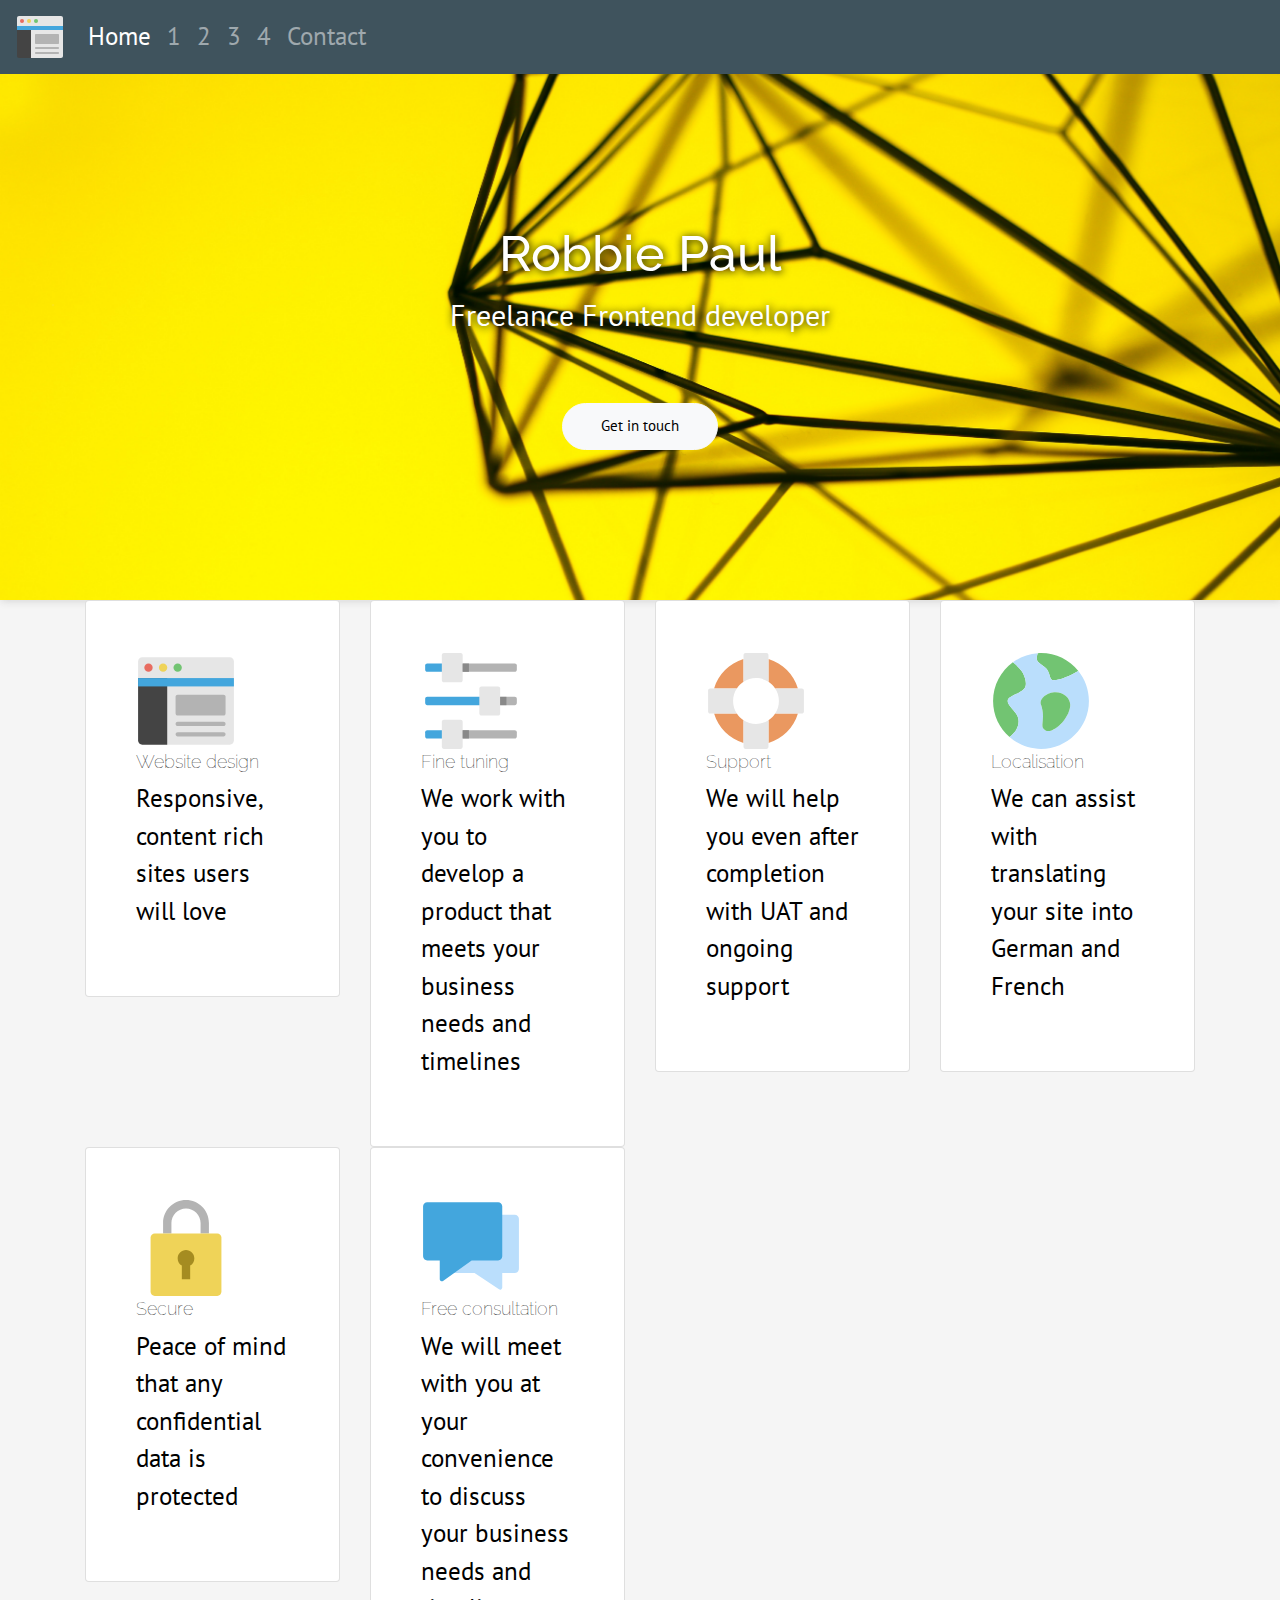
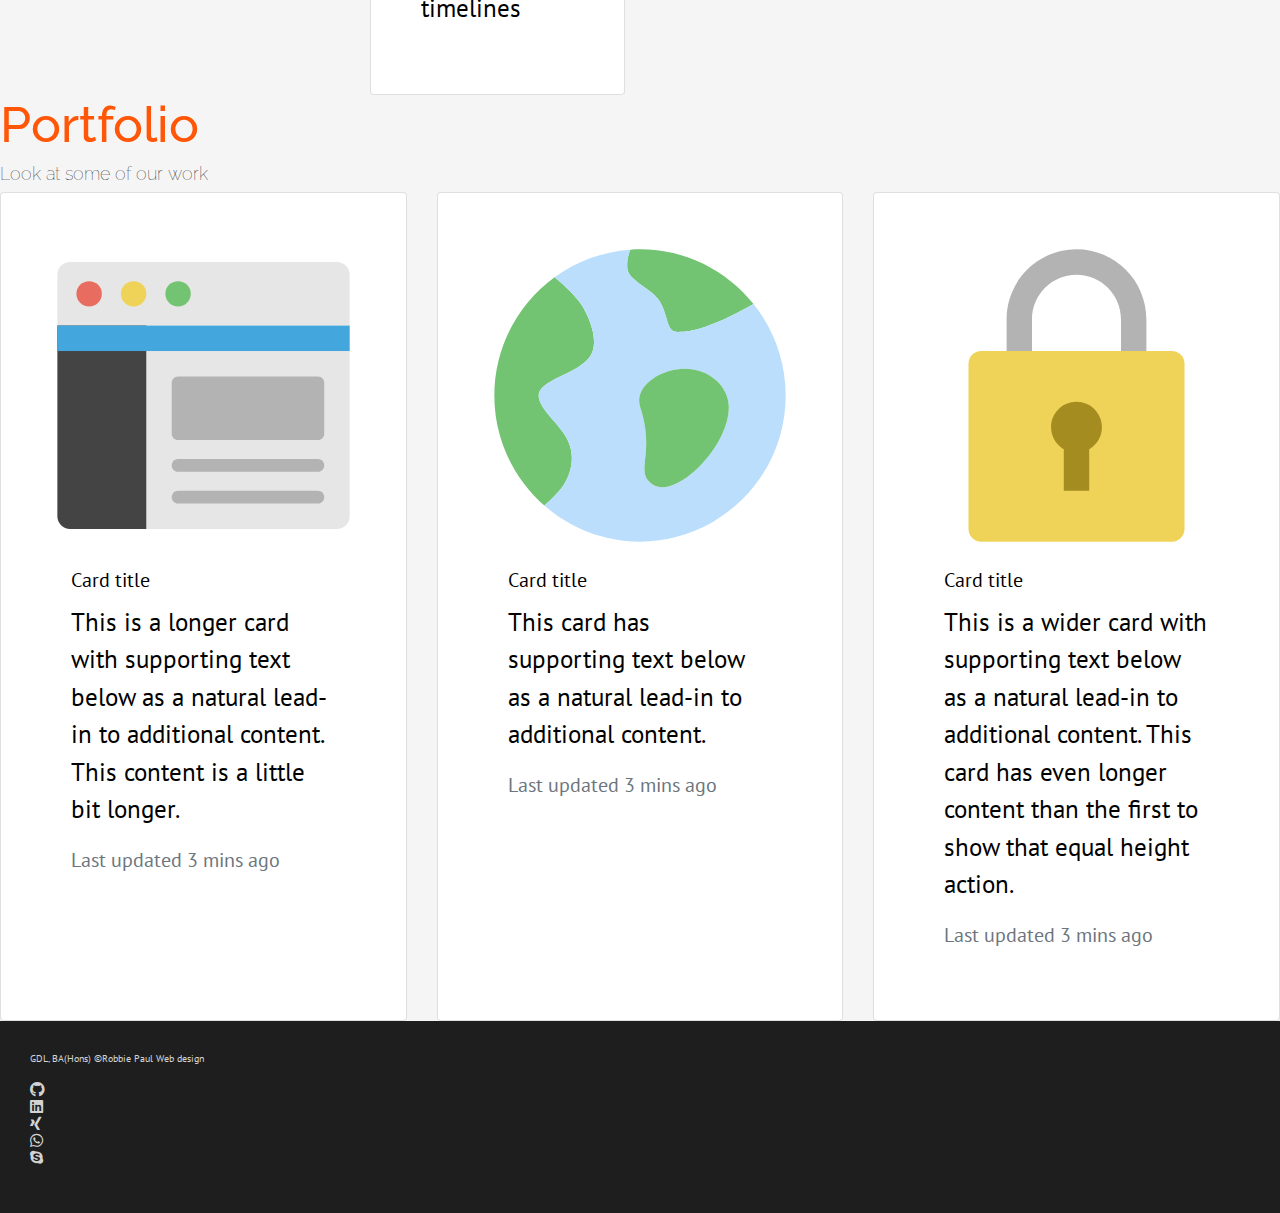
==== commit 354375ec: "Fixed floating footer issue in Chrome. Changed order of stylesheets in head" ====
--- a/index.html
+++ b/index.html
@@ -1,12 +1,12 @@
 <html>
   <head>
     <meta charset="utf-8">
-      <meta http-equiv="X-UA-Compatible" content="IE=edge">
+    <meta http-equiv="X-UA-Compatible" content="IE=edge">
 	  <meta name="viewport" content="width=device-width, initial-scale=1">
     <link rel="stylesheet" href="https://stackpath.bootstrapcdn.com/bootstrap/4.4.1/css/bootstrap.min.css" integrity="sha384-Vkoo8x4CGsO3+Hhxv8T/Q5PaXtkKtu6ug5TOeNV6gBiFeWPGFN9MuhOf23Q9Ifjh" crossorigin="anonymous">	  
+    <link rel="stylesheet" href="style.css">
     <link href="https://fonts.googleapis.com/css?family=PT+Sans:400,700|Raleway:300,400&display=swap" rel="stylesheet">
-     <link rel="stylesheet" href="https://use.fontawesome.com/releases/v5.5.0/css/all.css">
-    <link rel="stylesheet" href="style.css">
+   <link rel="stylesheet" href="https://use.fontawesome.com/releases/v5.5.0/css/all.css">
 
    <!-- Rich preview -->
     <meta name="description" content="Robbie Paul is a freelance, self-taught Frontend web developer." />
@@ -17,38 +17,41 @@
     <meta property="og:image" content="http://robbiepaul.com.au/logo.png" />
 
   </head>
+
   <body>
-    <!-- Navigation -->
-    <nav class="navbar sticky-top navbar-expand-sm navbar-dark" style= "background-color: #3f535d;"> 
-      <img class="navbar-brand" src="images/widget.svg">
-        <button class="navbar-toggler" type="button" data-toggle="collapse" data-target="#navbarSupportedContent" aria-controls="navbarSupportedContent" aria-expanded="false" aria-label="Toggle navigation">
-        <span class="navbar-toggler-icon"></span>
-      </button>
+    <header>
+      <!-- Navigation -->
+      <nav class="navbar sticky-top navbar-expand-sm navbar-dark" style= "background-color: #3f535d;"> 
+        <img class="navbar-brand" src="images/widget.svg">
+          <button class="navbar-toggler" type="button" data-toggle="collapse" data-target="#navbarSupportedContent" aria-controls="navbarSupportedContent" aria-expanded="false" aria-label="Toggle navigation">
+          <span class="navbar-toggler-icon"></span>
+        </button>
 
-      <div class="collapse navbar-collapse" id="navbarSupportedContent">
-        <ul class="navbar-nav mr-auto">
-          <li class="nav-item active">
-            <a class="nav-link" href="index.html">Home <span class="sr-only">(current)</span></a>
-          </li>
-           <li class="nav-item">
-            <a class="nav-link" href="#">1</a>
-          </li>
-          <li class="nav-item">
-            <a class="nav-link" href="#">2</a>
-          </li>
+        <div class="collapse navbar-collapse" id="navbarSupportedContent">
+          <ul class="navbar-nav mr-auto">
+            <li class="nav-item active">
+              <a class="nav-link" href="index.html">Home <span class="sr-only">(current)</span></a>
+            </li>
+             <li class="nav-item">
+              <a class="nav-link" href="#">1</a>
+            </li>
             <li class="nav-item">
-            <a class="nav-link" href="#">3</a>
-          </li>
-          <li class="nav-item">
-            <a class="nav-link" href="#">4</a>
-          </li>
-          <li class="nav-item">
-            <a class="nav-link" href="index.html#contact.html ">Contact</a>
-          </li>
-        </ul>
-      </div>
-    </nav>
-  <!-- /Navigation -->
+              <a class="nav-link" href="#">2</a>
+            </li>
+              <li class="nav-item">
+              <a class="nav-link" href="#">3</a>
+            </li>
+            <li class="nav-item">
+              <a class="nav-link" href="#">4</a>
+            </li>
+            <li class="nav-item">
+              <a class="nav-link" href="index.html#contact.html ">Contact</a>
+            </li>
+          </ul>
+        </div>
+      </nav>
+    <!-- /Navigation -->
+  </header>
 
   	<div id="banner">
 	    <h1>Robbie Paul</h1>
@@ -56,100 +59,97 @@
 	    <a href="#"><button type="button" class="btn btn-light">Get in touch</button></a>
 	 </div>
 
-<div class="container">
-  <div class="row">
-    <div class="col-xs-12 col-sm-6 col-md-3">
-      	 <div class="card">
-		    <img src="images/widget.svg" alt="website icon" width="100">
-		    <h2>Website design</h2>
-		    <p><strong>Responsive, content rich</strong> sites users will love</p>
-		</div>
+    <div class="container">
+      <div class="row">
+        <div class="col-xs-12 col-sm-6 col-md-3">
+          	 <div class="card">
+    		    <img src="images/widget.svg" alt="website icon" width="100">
+    		    <h2>Website design</h2>
+    		    <p><strong>Responsive, content rich</strong> sites users will love</p>
+    		</div>
+        </div>
+        <div class="col-xs-12 col-sm-6 col-md-3">
+           <div class="card">
+    		    <img src="images/preferences.svg" alt="speech bubbles" width="100">
+    		    <h2>Fine tuning</h2>
+    		    <p>We work with you to develop a product that meets your <strong>  business needs and timelines</strong></p>
+    		</div>
+    	</div>
+        <div class="col-xs-12 col-sm-6 col-md-3">
+           <div class="card">
+    		    <img src="images/support-16.svg" alt="lifesaving icon" width="100">
+    		    <h2>Support</h2>
+    		    <p>We will help you <strong>even after completion </strong>with UAT and ongoing support</p>
+    		</div>
+        </div>
+        <div class="col-xs-12 col-sm-6 col-md-3">
+          <div class="card">
+    		    <img src="images/world.svg" alt="earth icon" width="100">
+    		    <h2>Localisation</h2>
+    		    <p>We can assist with translating your site into<strong> German and French</strong></p>
+    	    </div>	
+        </div>
+        <div class="col-xs-12 col-sm-6 col-md-3">
+          <div class="card">
+    		    <img src="images/lock.svg" alt="padlock" width="100">
+    		    <h2>Secure</h2>
+    		    <p>Peace of mind that any confidential data<strong> is protected </strong></p>
+    		</div>
+        </div>
+        <div class="col-xs-12 col-sm-6 col-md-3">
+           <div class="card">
+    		    <img src="images/chat.svg" alt="speech bubbles" width="100">
+    		    <h2>Free consultation</h2>
+    		    <p>We will meet with you at your convenience to discuss your <strong>business needs and timelines</strong></p>
+        		</div>
+        </div>
+      </div>
     </div>
-    <div class="col-xs-12 col-sm-6 col-md-3">
-       <div class="card">
-		    <img src="images/preferences.svg" alt="speech bubbles" width="100">
-		    <h2>Fine tuning</h2>
-		    <p>We work with you to develop a product that meets your <strong>  business needs and timelines</strong></p>
-		</div>
-	</div>
-    <div class="col-xs-12 col-sm-6 col-md-3">
-       <div class="card">
-		    <img src="images/support-16.svg" alt="lifesaving icon" width="100">
-		    <h2>Support</h2>
-		    <p>We will help you <strong>even after completion </strong>with UAT and ongoing support</p>
-		</div>
+
+    <div>
+    	<h1>Portfolio</h1>
+    	<h2>Look at some of our work</h2>
+      <div class="card-deck">
+        <div class="card">
+          <img src="images/widget.svg" class="card-img-top" alt="...">
+          <div class="card-body">
+            <h5 class="card-title">Card title</h5>
+            <p class="card-text">This is a longer card with supporting text below as a natural lead-in to additional content. This content is a little bit longer.</p>
+            <p class="card-text"><small class="text-muted">Last updated 3 mins ago</small></p>
+          </div>
+        </div>
+        <div class="card">
+          <img src="images/world.svg" class="card-img-top" alt="...">
+          <div class="card-body">
+            <h5 class="card-title">Card title</h5>
+            <p class="card-text">This card has supporting text below as a natural lead-in to additional content.</p>
+            <p class="card-text"><small class="text-muted">Last updated 3 mins ago</small></p>
+          </div>
+        </div>
+        <div class="card">
+          <img src="images/lock.svg" class="card-img-top" alt="...">
+          <div class="card-body">
+            <h5 class="card-title">Card title</h5>
+            <p class="card-text">This is a wider card with supporting text below as a natural lead-in to additional content. This card has even longer content than the first to show that equal height action.</p>
+            <p class="card-text"><small class="text-muted">Last updated 3 mins ago</small></p>
+          </div>
+        </div>
+      </div>
     </div>
-    <div class="col-xs-12 col-sm-6 col-md-3">
-      <div class="card">
-		    <img src="images/world.svg" alt="earth icon" width="100">
-		    <h2>Localisation</h2>
-		    <p>We can assist with translating your site into<strong> German and French</strong></p>
-	    </div>	
-    </div>
-    <div class="col-xs-12 col-sm-6 col-md-3">
-      <div class="card">
-		    <img src="images/lock.svg" alt="padlock" width="100">
-		    <h2>Secure</h2>
-		    <p>Peace of mind that any confidential data<strong> is protected </strong></p>
-		</div>
-    </div>
-    <div class="col-xs-12 col-sm-6 col-md-3">
-       <div class="card">
-		    <img src="images/chat.svg" alt="speech bubbles" width="100">
-		    <h2>Free consultation</h2>
-		    <p>We will meet with you at your convenience to discuss your <strong>business needs and timelines</strong></p>
-		</div>
-    </div>
-  </div>
-</div>
 
-<div>
-	<h1>Portfolio</h1>
-	<h2>Look at some of our work</h2>
-<div class="card-deck">
-  <div class="card">
-    <img src="..." class="card-img-top" alt="...">
-    <div class="card-body">
-      <h5 class="card-title">Card title</h5>
-      <p class="card-text">This is a longer card with supporting text below as a natural lead-in to additional content. This content is a little bit longer.</p>
-      <p class="card-text"><small class="text-muted">Last updated 3 mins ago</small></p>
-    </div>
-  </div>
-  <div class="card">
-    <img src="..." class="card-img-top" alt="...">
-    <div class="card-body">
-      <h5 class="card-title">Card title</h5>
-      <p class="card-text">This card has supporting text below as a natural lead-in to additional content.</p>
-      <p class="card-text"><small class="text-muted">Last updated 3 mins ago</small></p>
-    </div>
-  </div>
-  <div class="card">
-    <img src="..." class="card-img-top" alt="...">
-    <div class="card-body">
-      <h5 class="card-title">Card title</h5>
-      <p class="card-text">This is a wider card with supporting text below as a natural lead-in to additional content. This card has even longer content than the first to show that equal height action.</p>
-      <p class="card-text"><small class="text-muted">Last updated 3 mins ago</small></p>
-    </div>
-  </div>
-</div>
-</div>
     <script src="https://code.jquery.com/jquery-3.4.1.slim.min.js" integrity="sha384-J6qa4849blE2+poT4WnyKhv5vZF5SrPo0iEjwBvKU7imGFAV0wwj1yYfoRSJoZ+n" crossorigin="anonymous"></script>
     <script src="https://cdn.jsdelivr.net/npm/popper.js@1.16.0/dist/umd/popper.min.js" integrity="sha384-Q6E9RHvbIyZFJoft+2mJbHaEWldlvI9IOYy5n3zV9zzTtmI3UksdQRVvoxMfooAo" crossorigin="anonymous"></script>
     <script src="https://stackpath.bootstrapcdn.com/bootstrap/4.4.1/js/bootstrap.min.js" integrity="sha384-wfSDF2E50Y2D1uUdj0O3uMBJnjuUD4Ih7YwaYd1iqfktj0Uod8GCExl3Og8ifwB6" crossorigin="anonymous"></script>
 
-
   </body>
-<footer>
-    <img src="">
-    <p>GDL, BA(Hons) 	©Robbie Paul Web design</p>
-	<ul class="list-inline">
-	  <li><a href="#"><i class="fab fa-github"></i></a></li>
-  	  <li><a href="#"><i class="fab fa-linkedin"></i></a></li>
-	  <li><a href="#"><i class="fab fa-xing"></i></a></li>
-	  <li><a href="#"><i class="fab fa-whatsapp"></i></a></li>
-  	  <li><a href="#"><i class="fab fa-skype"></i></a></li>
-
-
-	</ul>
-</footer>
+  <footer>
+      <p>GDL, BA(Hons)  ©Robbie Paul Web design</p>
+    <ul class="list-inline">
+      <li><a href="#"><i class="fab fa-github"></i></a></li>
+      <li><a href="#"><i class="fab fa-linkedin"></i></a></li>
+      <li><a href="#"><i class="fab fa-xing"></i></a></li>
+      <li><a href="#"><i class="fab fa-whatsapp"></i></a></li>
+      <li><a href="#"><i class="fab fa-skype"></i></a></li>
+    </ul>
+  </footer>
 </html>			--- a/style.css
+++ b/style.css
@@ -69,7 +69,6 @@
 
 /* CUSTOM STYLES */
 
-
 .navbar-brand {
   size: 20px;  
 }
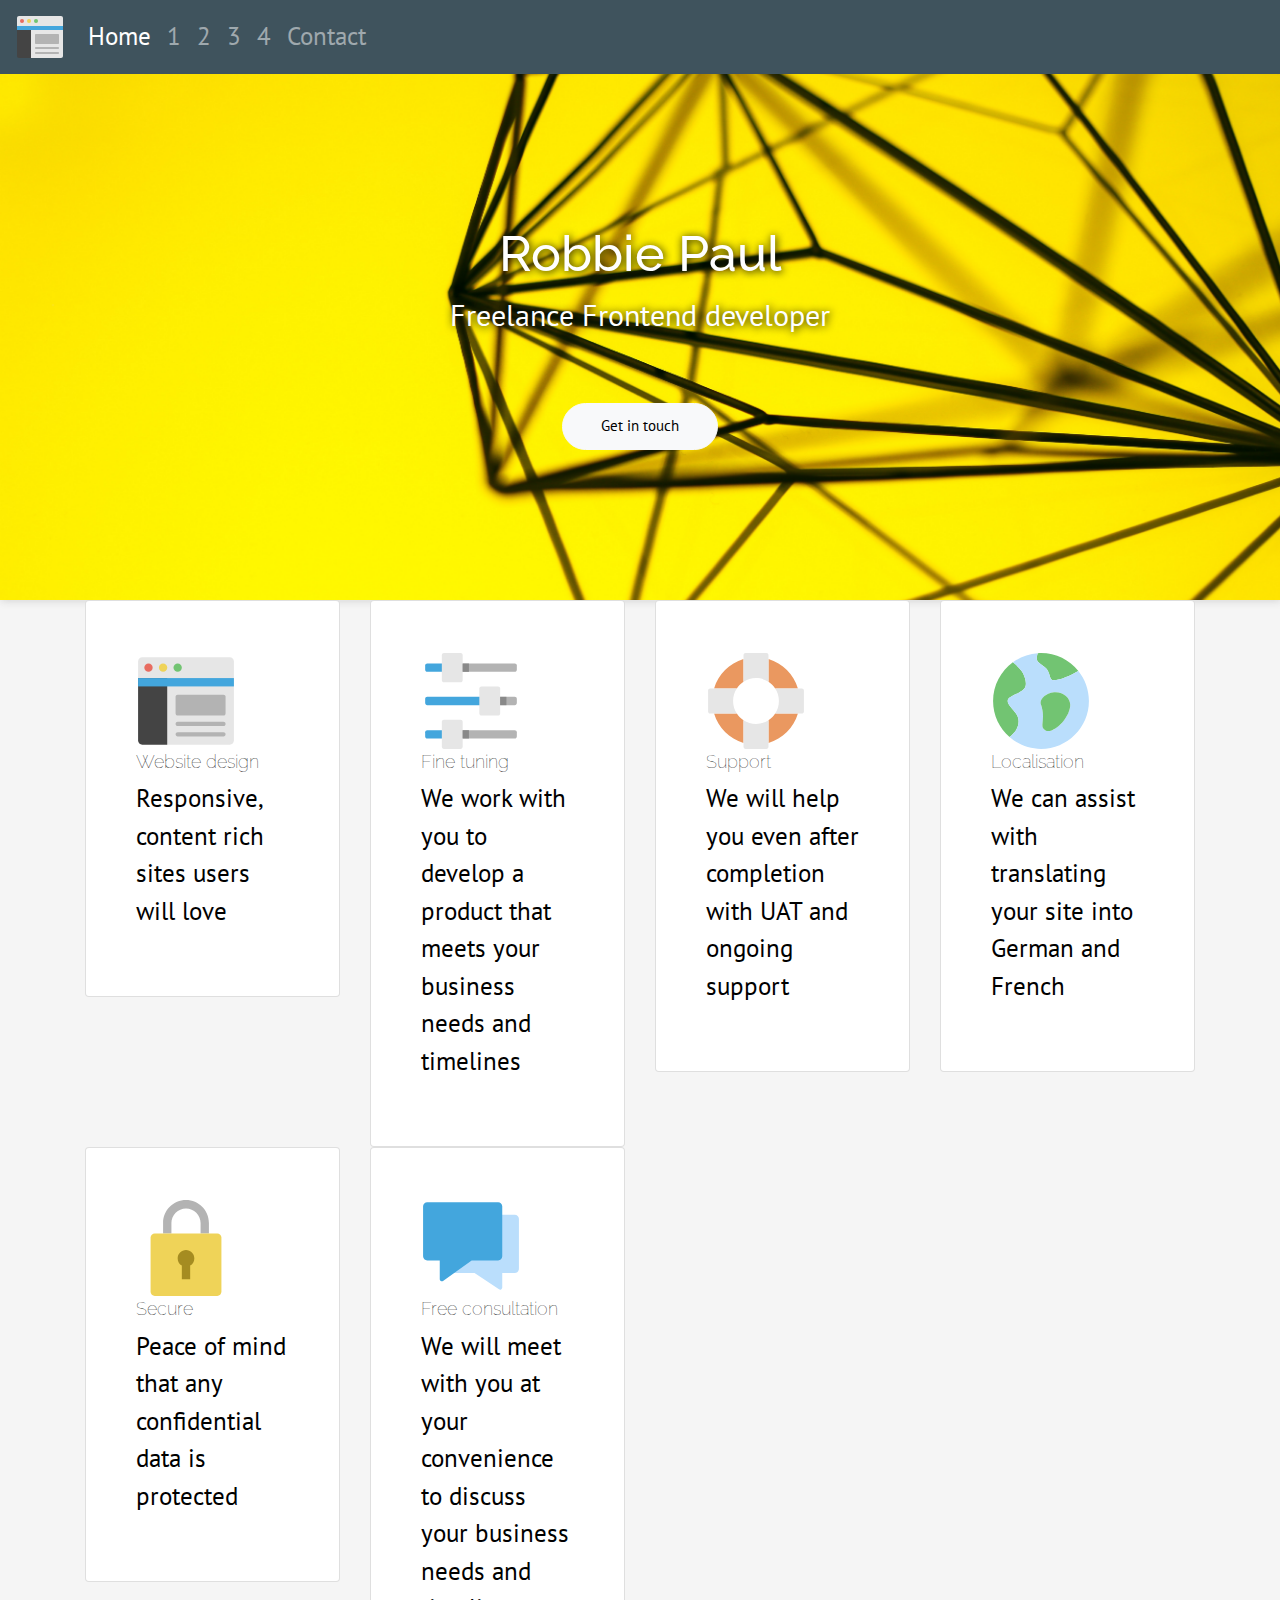
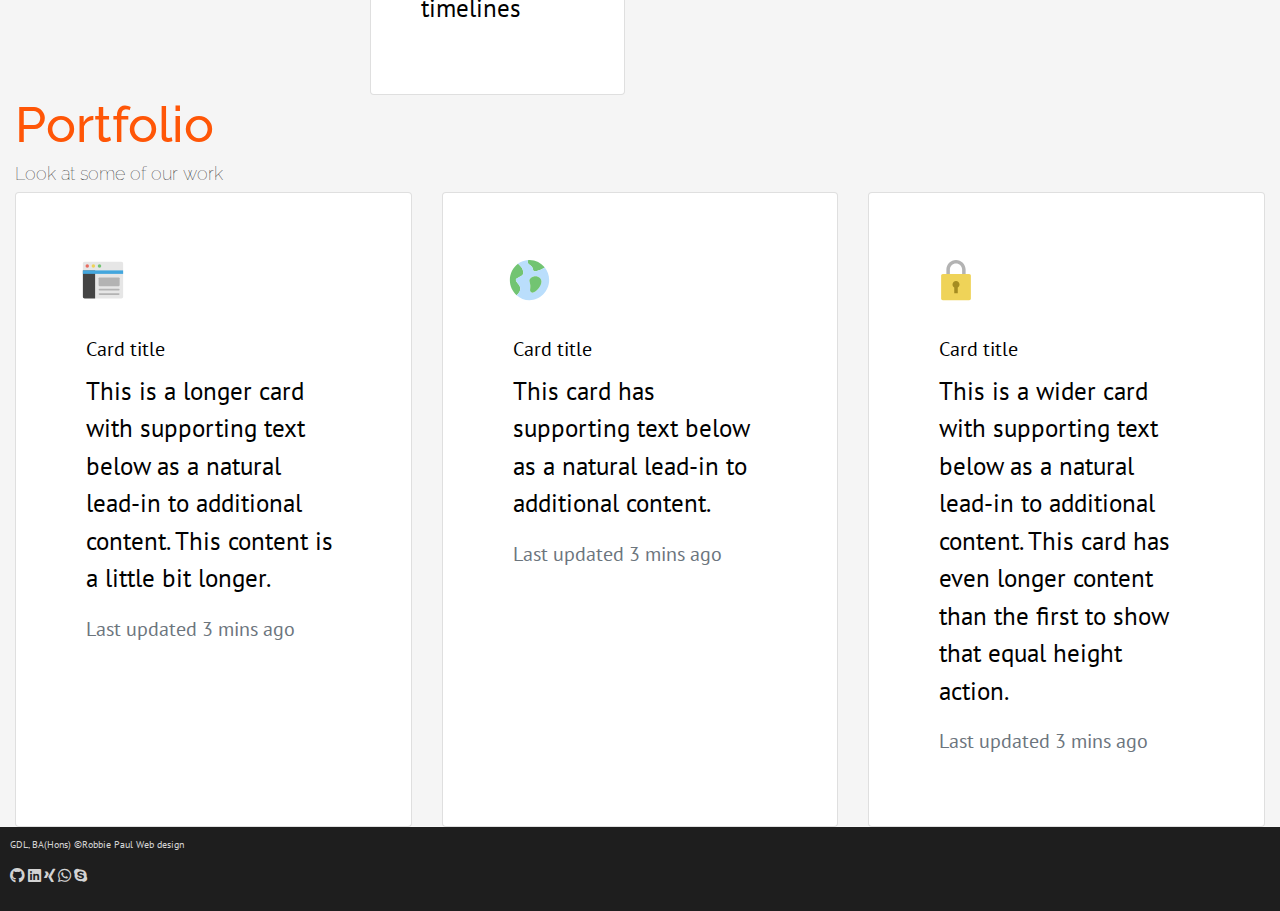
==== commit 63b14a07: "Added container class to portfolio and other changes" ====
--- a/index.html
+++ b/index.html
@@ -106,12 +106,12 @@
       </div>
     </div>
 
-    <div>
+    <div class="container-fluid">
     	<h1>Portfolio</h1>
     	<h2>Look at some of our work</h2>
       <div class="card-deck">
         <div class="card">
-          <img src="images/widget.svg" class="card-img-top" alt="...">
+          <img src="images/widget.svg" class="card-img-top w-25 p-3" alt="...">
           <div class="card-body">
             <h5 class="card-title">Card title</h5>
             <p class="card-text">This is a longer card with supporting text below as a natural lead-in to additional content. This content is a little bit longer.</p>
@@ -119,7 +119,7 @@
           </div>
         </div>
         <div class="card">
-          <img src="images/world.svg" class="card-img-top" alt="...">
+          <img src="images/world.svg" class="card-img-top w-25 p-3" alt="...">
           <div class="card-body">
             <h5 class="card-title">Card title</h5>
             <p class="card-text">This card has supporting text below as a natural lead-in to additional content.</p>
@@ -127,7 +127,7 @@
           </div>
         </div>
         <div class="card">
-          <img src="images/lock.svg" class="card-img-top" alt="...">
+          <img src="images/lock.svg" class="card-img-top w-25 p-3" alt="...">
           <div class="card-body">
             <h5 class="card-title">Card title</h5>
             <p class="card-text">This is a wider card with supporting text below as a natural lead-in to additional content. This card has even longer content than the first to show that equal height action.</p>
@@ -143,13 +143,15 @@
 
   </body>
   <footer>
-      <p>GDL, BA(Hons)  ©Robbie Paul Web design</p>
-    <ul class="list-inline">
-      <li><a href="#"><i class="fab fa-github"></i></a></li>
-      <li><a href="#"><i class="fab fa-linkedin"></i></a></li>
-      <li><a href="#"><i class="fab fa-xing"></i></a></li>
-      <li><a href="#"><i class="fab fa-whatsapp"></i></a></li>
-      <li><a href="#"><i class="fab fa-skype"></i></a></li>
-    </ul>
+    <div class="flex">
+        <p>GDL, BA(Hons)  ©Robbie Paul Web design</p>
+      <ul class="list-inline">
+        <li><a href="#"><i class="fab fa-github"></i></a></li>
+        <li><a href="#"><i class="fab fa-linkedin"></i></a></li>
+        <li><a href="#"><i class="fab fa-xing"></i></a></li>
+        <li><a href="#"><i class="fab fa-whatsapp"></i></a></li>
+        <li><a href="#"><i class="fab fa-skype"></i></a></li>
+      </ul>
+    </div>
   </footer>
 </html>			--- a/style.css
+++ b/style.css
@@ -74,7 +74,7 @@
 }
 
 footer{
-  padding: 30px;
+  padding: 10px;
   background: rgb(30, 30, 30);
   color: lightgrey;
   font-size: 10px;
@@ -82,6 +82,10 @@
 .card {
   padding: 50px;
   font-weight: lighter;
+}
+
+footer li {
+  display: inline-block;
 }
 
 footer a {
